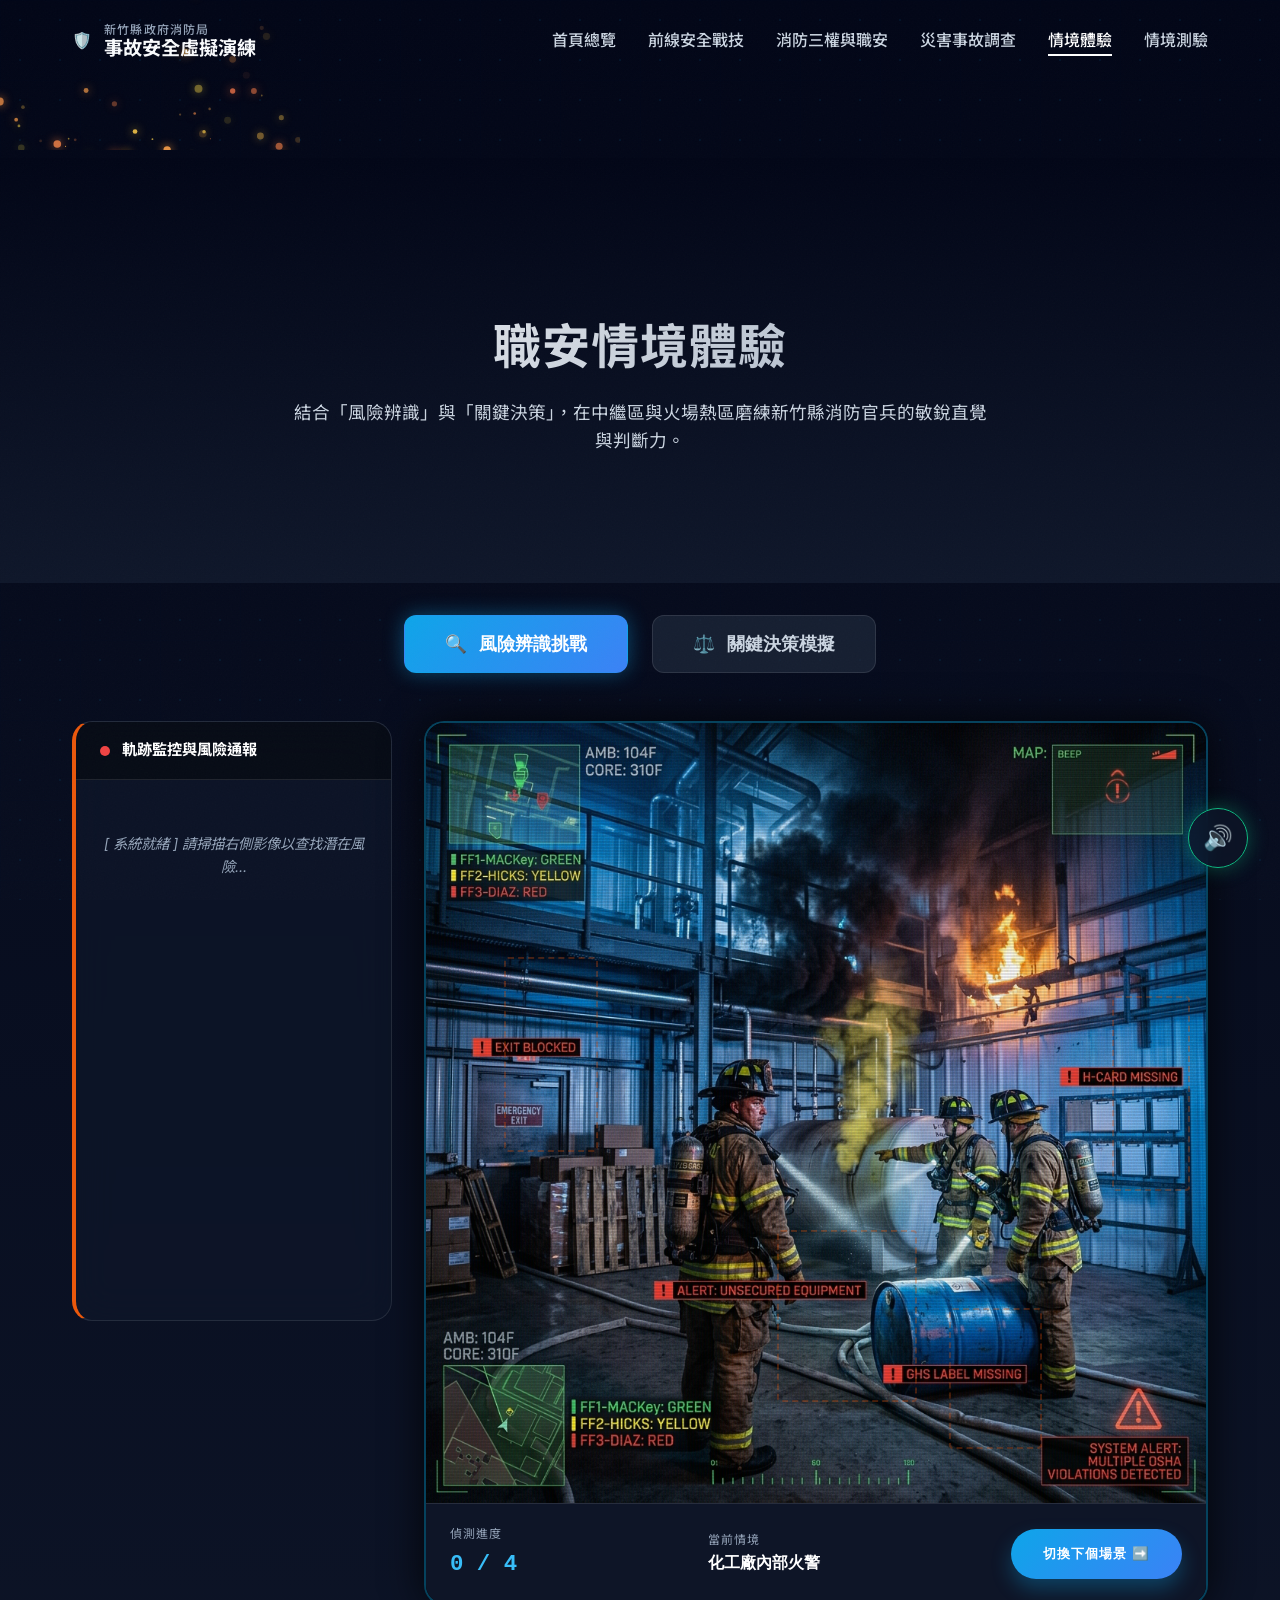
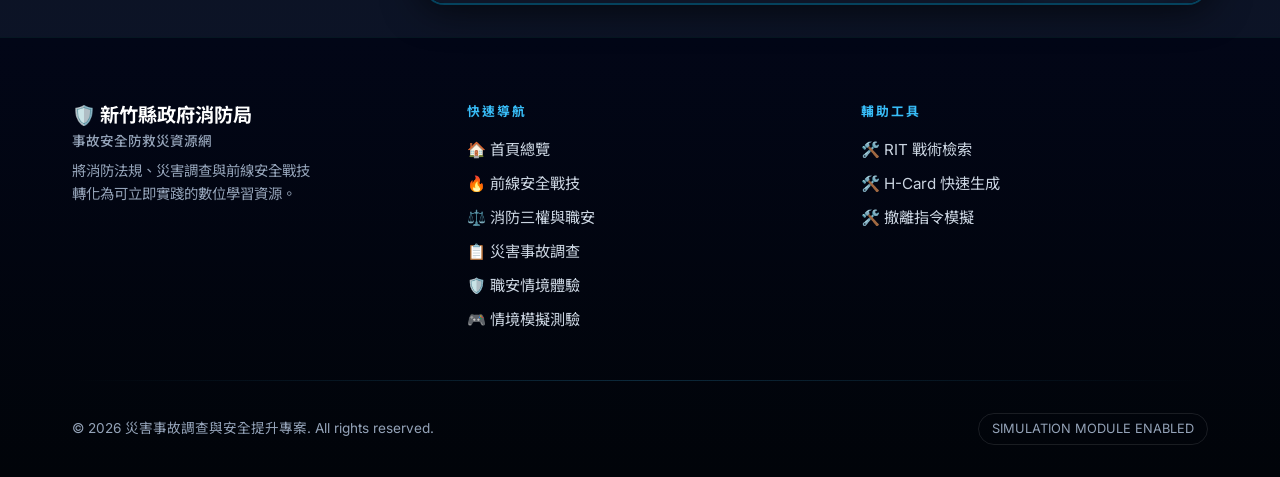
==== experience.html @ 65e7c500 "Update visual materials, HUD effects, and project structure" ====
<!DOCTYPE html>
<html lang="zh-Hant">
<head>
    <meta charset="UTF-8">
    <meta name="viewport" content="width=device-width, initial-scale=1.0">
    <title>情境體驗 | 事故安全資源網</title>
    <link rel="stylesheet" href="css/style.css">
    <link rel="stylesheet" href="css/experience.css">
    <link rel="preconnect" href="https://fonts.googleapis.com">
    <link rel="preconnect" href="https://fonts.gstatic.com" crossorigin>
    <link href="https://fonts.googleapis.com/css2?family=Inter:wght@400;600;700;800&family=Noto+Sans+TC:wght@400;500;700;900&display=swap" rel="stylesheet">
    <style>
        .hero-mini {
            padding: 10rem 0 4rem 0;
            background: linear-gradient(to bottom, #020617, #0f172a);
            text-align: center;
        }
    </style>
</head>
<body class="dark-bg">
    <!-- 數位噪點疊加層 -->
    <div class="noise-overlay"></div>
    <canvas id="embers-exp"></canvas>
    
    <nav class="navbar scrolled">
        <div class="nav-container">
            <div class="logo">
                <span class="icon">🛡️</span>
                <div class="logo-text-group">
                    <div class="logo-brand">新竹縣政府消防局</div>
                    <div class="logo-main">事故安全虛擬演練</div>
                </div>
            </div>
            <ul class="nav-links">
                <li><a href="index.html">首頁總覽</a></li>
                <li><a href="training.html">前線安全戰技</a></li>
                <li><a href="rights.html">消防三權與職安</a></li>
                <li><a href="investigation.html">災害事故調查</a></li>
                <li><a href="experience.html" style="color:white; border-bottom:2px solid; padding-bottom:0.2rem">情境體驗</a></li>
                <li><a href="quiz.html">情境測驗</a></li>
            </ul>
            <button class="navbar-toggler" id="mobile-menu-btn">
                <span></span><span></span><span></span>
            </button>
        </div>
    </nav>

    <header class="hero-mini">
        <div class="container">
            <h1 class="split-title">職安情境體驗</h1>
            <p class="section-desc">結合「風險辨識」與「關鍵決策」，在中繼區與火場熱區磨練新竹縣消防官兵的敏銳直覺與判斷力。</p>
        </div>
    </header>

    <section class="section exp-container">
        <div class="container">
            <!-- Mode Switcher -->
            <div class="mode-switcher">
                <button class="mode-btn active" onclick="switchMode('spotter')">
                    <span>🔍</span> 風險辨識挑戰
                </button>
                <button class="mode-btn" onclick="switchMode('decision')">
                    <span>⚖️</span> 關鍵決策模擬
                </button>
            </div>

            <!-- Hazard Spotter Mode -->
            <div id="spotter-view" class="game-module">
                <div class="spotter-layout">
                    <!-- Hazard Sidebar / Log -->
                    <div class="hazard-sidebar" id="hazard-sidebar">
                        <div class="sidebar-header">
                            <span class="pulse-dot"></span> 軌跡監控與風險通報
                        </div>
                        <div class="sidebar-content" id="sidebar-log">
                            <div class="empty-log">[ 系統就緒 ] 請掃描右側影像以查找潛在風險...</div>
                        </div>
                    </div>

                    <div class="game-viewport">
                        <div class="game-canvas-area" id="game-canvas">
                            <img id="game-image" src="images/hazard_factory.png" alt="Tactical Scene" class="game-img">
                            <!-- Hotspots will be injected here -->
                        </div>
                        <div class="game-hud">
                            <div class="hud-stat">
                                <span class="hud-label">偵測進度</span>
                                <span class="hud-value"><span id="found-count">0</span> / <span id="total-count">4</span></span>
                            </div>
                            <div class="hud-stat">
                                <span class="hud-label">當前情境</span>
                                <span class="hud-value" id="scene-name" style="font-size: 1rem; color: #fff;">化工廠內部火警</span>
                            </div>
                            <div>
                                <button class="btn btn-primary" onclick="nextScene()">切換下個場景 ➡️</button>
                            </div>
                        </div>
                    </div>
                </div>
            </div>

            <!-- Decision Matrix Mode -->
            <div id="decision-view" class="game-module" style="display: none;">
                <div class="decision-panel">
                    <!-- 戰術視覺 (Tactical Visual) -->
                    <div class="decision-visual">
                        <img src="images/taiwan_iso_thinking.png" alt="Decision Maker" id="decision-img">
                    </div>

                    <div class="decision-content">
                        <!-- 戰術風險儀表板 (Decision Meta) -->
                        <div class="decision-meta">
                            <div class="meta-item">
                                <span class="meta-label">煙熱風險 (THERMAL)</span>
                                <div class="meta-bar"><div class="bar-fill" id="thermal-bar" style="width: 20%"></div></div>
                            </div>
                            <div class="meta-item">
                                <span class="meta-label">毒性指數 (TOXICITY)</span>
                                <div class="meta-bar"><div class="bar-fill" id="toxic-bar" style="width: 10%"></div></div>
                            </div>
                        </div>

                        <div class="scenario-display">
                            <div id="decision-text" class="typewriter-text">
                                [ 指令傳輸中... ]
                            </div>
                        </div>
                        <div id="decision-options" class="decision-options">
                            <!-- 選項由 JS 生成 -->
                        </div>
                    </div>

                    <div id="result-overlay" class="result-overlay">
                        <h2 id="result-title" class="result-title"></h2>
                        <p id="result-desc" class="result-desc"></p>
                        
                        <div class="legal-citation" id="legal-citation"></div>

                        <button class="mode-btn" onclick="nextDecision()">
                            <span>➡️</span> 進入下一階段 / 重新模擬
                        </button>
                    </div>

                    <div id="eva-alarm" class="eva-alarm">EVACUATE! EVACUATE!</div>
                </div>
            </div>

        </div>
    </section>

    </section>

    <footer>
        <div class="container">
            <div class="footer-content">
                <div>
                    <div class="footer-logo">🛡️ 新竹縣政府消防局 <small>事故安全防救災資源網</small></div>
                    <p class="footer-tagline">將消防法規、災害調查與前線安全戰技<br>轉化為可立即實踐的數位學習資源。</p>
                </div>
                <div>
                    <p class="footer-nav-title">快速導航</p>
                    <ul class="footer-nav-links">
                        <li><a href="index.html">🏠 首頁總覽</a></li>
                        <li><a href="training.html">🔥 前線安全戰技</a></li>
                        <li><a href="rights.html">⚖️ 消防三權與職安</a></li>
                        <li><a href="investigation.html">📋 災害事故調查</a></li>
                        <li><a href="experience.html">🛡️ 職安情境體驗</a></li>
                        <li><a href="quiz.html">🎮 情境模擬測驗</a></li>
                    </ul>
                </div>
                <div>
                    <p class="footer-nav-title">輔助工具</p>
                    <ul class="footer-nav-links">
                        <li><a href="#">🛠️ RIT 戰術檢索</a></li>
                        <li><a href="#">🛠️ H-Card 快速生成</a></li>
                        <li><a href="#">🛠️ 撤離指令模擬</a></li>
                    </ul>
                </div>
            </div>
            <div class="footer-divider"></div>
            <div class="footer-bottom">
                <p class="copyright">© 2026 災害事故調查與安全提升專案. All rights reserved.</p>
                <span class="footer-badge">SIMULATION MODULE ENABLED</span>
            </div>
        </div>
    </footer>

    <script src="js/app.js"></script>
    <script src="js/effects.js"></script>
    <script src="js/experience.js"></script>
    <script>
        initEmbers('embers-exp');
    </script>
</body>
</html>
---- css/style.css ----
/* =========================================================================
   災害事故調查與角色定位 - 互動網頁樣式表
   採用深色科技質感 (Dark Mode / Glassmorphism)
   ========================================================================= */

:root {
    /* 顏色系統 */
    --bg-dark: #0f172a;
    --bg-card: #1e293b;
    --bg-glass: rgba(30, 41, 59, 0.7);
    --bg-glass-hover: rgba(51, 65, 85, 0.8);
    
    --text-primary: #f8fafc;
    --text-secondary: #cbd5e1;
    --text-muted: #94a3b8;
    
    --accent-fire: #ea580c;
    --accent-fire-light: #f97316;
    --accent-blue: #0ea5e9;
    --accent-blue-light: #38bdf8;
    --border-glass: rgba(255, 255, 255, 0.1);
    
    --gradient-fire: linear-gradient(135deg, var(--accent-fire), #e11d48);
    --gradient-blue: linear-gradient(135deg, var(--accent-blue), #3b82f6);
    --gradient-bg: linear-gradient(135deg, #020617, #0f172a, #1e293b);

    /* 字體系統 */
    --font-heading: 'Inter', 'Noto Sans TC', sans-serif;
    --font-body: 'Inter', 'Noto Sans TC', sans-serif;
    
    /* 動畫延遲 */
    --transition-fast: 0.3s ease;
    --transition-med: 0.5s ease;
    --transition-slow: 0.8s cubic-bezier(0.16, 1, 0.3, 1);

    /* 科技感裝飾色 */
    --tech-blue: rgba(14, 165, 233, 0.4);
    --tech-cyan: #22d3ee;
    --scan-line-color: rgba(34, 211, 238, 0.1);
    --glow-blue: 0 0 20px rgba(14, 165, 233, 0.5);
    --glow-fire: 0 0 20px rgba(234, 88, 12, 0.5);
}

/* Base Styles */
* {
    margin: 0;
    padding: 0;
    box-sizing: border-box;
}

html {
    scroll-behavior: smooth;
}

body {
    font-family: var(--font-body);
    background: var(--bg-dark);
    color: var(--text-primary);
    line-height: 1.6;
    overflow-x: hidden;
    position: relative;
}

/* 全站數位電路底紋 */
body::before {
    content: '';
    position: fixed;
    inset: 0;
    background-image: 
        radial-gradient(var(--tech-blue) 1px, transparent 1px),
        linear-gradient(to right, rgba(14, 165, 233, 0.05) 1px, transparent 1px),
        linear-gradient(to bottom, rgba(14, 165, 233, 0.05) 1px, transparent 1px);
    background-size: 40px 40px, 80px 80px, 80px 80px;
    opacity: 0.2;
    z-index: -1;
    pointer-events: none;
}

/* 動態掃描線 */
body::after {
    content: '';
    position: fixed;
    top: -100%;
    left: 0;
    width: 100%;
    height: 100%;
    background: linear-gradient(to bottom, 
        transparent 0%, 
        var(--scan-line-color) 50%, 
        transparent 100%);
    animation: scanLine 8s linear infinite;
    z-index: 10000;
    pointer-events: none;
    opacity: 0.15; /* 降低透明度避免干擾閱讀 */
}

/* 數位噪點疊加層 */
.noise-overlay {
    position: fixed;
    inset: 0;
    width: 100%;
    height: 100%;
    background: url('[data-uri]');
    z-index: 9999;
    pointer-events: none;
    opacity: 0.4;
}

@keyframes scanLine {
    0% { top: -100%; }
    100% { top: 100%; }
}

h1, h2, h3, h4 {
    font-family: var(--font-heading);
    letter-spacing: 0.02em;
}

img {
    max-width: 100%;
    display: block;
}

a {
    text-decoration: none;
    color: inherit;
}

/* Layout */
.container {
    max-width: 1200px;
    margin: 0 auto;
    padding: 0 2rem;
}

.section {
    padding: 6rem 0;
    position: relative;
}

.section-title {
    font-size: 2.5rem;
    font-weight: 700;
    text-align: center;
    margin-bottom: 1rem;
    z-index: 2;
    position: relative;
}

.section-desc {
    text-align: center;
    color: var(--text-secondary);
    max-width: 700px;
    margin: 0 auto 4rem auto;
    font-size: 1.1rem;
    z-index: 2;
    position: relative;
}

.dark-bg {
    background: linear-gradient(to bottom, #020617, var(--bg-dark));
}

/* Navbar */
.navbar {
    position: fixed;
    top: 0;
    width: 100%;
    padding: 1.5rem 0;
    background: transparent;
    transition: var(--transition-fast);
    z-index: 2005;
}

.navbar-toggler {
    display: none;
}

.navbar.scrolled {
    background: rgba(15, 23, 42, 0.9);
    backdrop-filter: blur(10px);
    -webkit-backdrop-filter: blur(10px);
    padding: 1rem 0;
    border-bottom: 1px solid var(--border-glass);
}

.nav-container {
    max-width: 1200px;
    margin: 0 auto;
    padding: 0 2rem;
    display: flex;
    justify-content: space-between;
    align-items: center;
}

.logo {
    display: flex;
    align-items: center;
    gap: 0.75rem;
    font-weight: 700;
}

.logo-text-group {
    display: flex;
    flex-direction: column;
    justify-content: center;
}

.logo-brand {
    font-size: 0.75rem;
    font-weight: 500;
    color: var(--text-muted);
    letter-spacing: 0.1em;
    line-height: 1;
    margin-bottom: 0.2rem;
}

.logo-main {
    font-size: 1.2rem;
    line-height: 1;
    color: var(--text-primary);
}

.nav-links {
    list-style: none;
    display: flex;
    gap: 2rem;
}

.nav-links li a {
    color: var(--text-secondary);
    font-weight: 500;
    transition: var(--transition-fast);
    position: relative;
    padding-bottom: 0.25rem;
}

.nav-links li a::after {
    content: '';
    position: absolute;
    width: 0;
    height: 2px;
    bottom: 0;
    left: 0;
    background: var(--gradient-blue);
    transition: var(--transition-fast);
}

.nav-links li a:hover {
    color: var(--text-primary);
}

.nav-links li a:hover::after {
    width: 100%;
}

/* Hero Section */
.hero {
    min-height: 100vh;
    display: flex;
    flex-direction: column;
    justify-content: center;
    align-items: center;
    text-align: center;
    position: relative;
    padding: 0 2rem;
    background: var(--gradient-bg);
    overflow: hidden;
}

.hero-bg-shapes {
    position: absolute;
    top: 0;
    left: 0;
    width: 100%;
    height: 100%;
    overflow: hidden;
    z-index: 0;
}

.shape {
    position: absolute;
    filter: blur(100px);
    opacity: 0.4;
    border-radius: 50%;
    animation: float 20s infinite ease-in-out alternate;
}

.shape-1 {
    width: 500px;
    height: 500px;
    background: var(--accent-fire);
    top: -100px;
    right: -100px;
    animation-delay: -5s;
}

.shape-2 {
    width: 400px;
    height: 400px;
    background: var(--accent-blue);
    bottom: -100px;
    left: -100px;
}

@keyframes float {
    0% { transform: translate(0, 0) scale(1); }
    100% { transform: translate(50px, 50px) scale(1.1); }
}

.hero-content {
    position: relative;
    z-index: 10;
    max-width: 800px;
}

.hero h1 {
    font-size: clamp(3rem, 5vw, 4.5rem);
    font-weight: 800;
    line-height: 1.2;
    margin-bottom: 1.5rem;
}

.highlight {
    background: var(--gradient-fire);
    -webkit-background-clip: text;
    background-clip: text;
    -webkit-text-fill-color: transparent;
}

.hero .subtitle {
    font-size: 1.25rem;
    color: var(--text-secondary);
    margin-bottom: 2.5rem;
}

/* Global Buttons */
.btn {
    display: inline-block;
    padding: 1rem 2rem;
    border-radius: 50px;
    font-weight: 600;
    text-transform: uppercase;
    letter-spacing: 1px;
    transition: var(--transition-fast);
    cursor: pointer;
    border: none;
}

.btn-primary {
    background: var(--gradient-blue);
    color: white;
    box-shadow: 0 10px 20px rgba(14, 165, 233, 0.3);
}

.btn-primary:hover {
    transform: translateY(-3px);
    box-shadow: 0 15px 25px rgba(14, 165, 233, 0.4);
}

.scroll-indicator {
    position: absolute;
    bottom: 40px;
    left: 50%;
    transform: translateX(-50%);
    z-index: 10;
}

.mouse {
    width: 30px;
    height: 50px;
    border: 2px solid var(--text-secondary);
    border-radius: 20px;
    display: flex;
    justify-content: center;
    padding-top: 10px;
}

.wheel {
    width: 4px;
    height: 8px;
    background: var(--text-secondary);
    border-radius: 2px;
    animation: scroll 2s infinite;
}

@keyframes scroll {
    0% { transform: translateY(0); opacity: 1; }
    100% { transform: translateY(15px); opacity: 0; }
}

/* Core Values: Flip Cards */
.comparison-grid {
    display: flex;
    justify-content: center;
    align-items: center;
    gap: 3rem;
    flex-wrap: wrap;
    position: relative;
}

.vs-badge {
    position: relative;
    width: 60px;
    height: 60px;
    background: var(--gradient-bg);
    border: 2px solid var(--border-glass);
    border-radius: 50%;
    display: flex;
    justify-content: center;
    align-items: center;
    font-weight: 800;
    font-size: 1.2rem;
    z-index: 5;
    color: var(--text-secondary);
    box-shadow: 0 0 20px rgba(56, 189, 248, 0.3);
    flex-shrink: 0;
}

.flip-card {
    background-color: transparent;
    width: 350px;
    height: 480px;
    perspective: 1000px;
}

.flip-card-inner {
    position: relative;
    width: 100%;
    height: 100%;
    text-align: center;
    transition: transform 0.8s;
    transform-style: preserve-3d;
    cursor: pointer;
}

.flip-card:hover .flip-card-inner {
    transform: rotateY(180deg);
}

.flip-card-front, .flip-card-back {
    position: absolute;
    width: 100%;
    height: 100%;
    -webkit-backface-visibility: hidden;
    backface-visibility: hidden;
    border-radius: 20px;
    padding: 3rem 2rem;
    display: flex;
    flex-direction: column;
    justify-content: center;
    align-items: center;
    background: var(--bg-card);
    border: 1px solid var(--border-glass);
    box-shadow: 0 10px 30px rgba(0, 0, 0, 0.3);
}

.flip-card-front.jud-bg {
    border-top: 5px solid #e11d48;
}

.flip-card-front.admin-bg {
    border-top: 5px solid var(--accent-blue);
}

.flip-card-front h3 {
    font-size: 1.5rem;
    margin-bottom: 2rem;
}

.flip-card-front h3 small {
    display: block;
    font-size: 1rem;
    color: var(--text-muted);
    margin-top: 0.5rem;
}

.icon-large {
    font-size: 5rem;
    margin-bottom: 2rem;
}

.flip-card-back {
    transform: rotateY(180deg);
    background: var(--bg-glass);
    backdrop-filter: blur(10px);
}

.flip-card-back ul {
    list-style: none;
    text-align: left;
    display: flex;
    flex-direction: column;
    gap: 1.5rem;
}

.flip-card-back li {
    padding-left: 1.5rem;
    position: relative;
    font-size: 1.1rem;
}

.flip-card-back li::before {
    content: '▸';
    position: absolute;
    left: 0;
    color: var(--accent-blue);
}

/* Glassmorphism Grid */
.glass-grid {
    display: grid;
    grid-template-columns: repeat(auto-fit, minmax(250px, 1fr));
    gap: 2rem;
    position: relative;
    z-index: 2;
}

.ambient-glow {
    position: absolute;
    top: 50%;
    left: 50%;
    transform: translate(-50%, -50%);
    width: 60%;
    height: 60%;
    background: radial-gradient(circle, rgba(56, 189, 248, 0.1) 0%, transparent 70%);
    z-index: 1;
    pointer-events: none;
}

.glass-card {
    background: var(--bg-glass);
    backdrop-filter: blur(16px);
    -webkit-backdrop-filter: blur(16px);
    border: 1px solid var(--border-glass);
    border-radius: 20px;
    padding: 2.5rem 2rem;
    transition: var(--transition-fast);
    position: relative;
    overflow: hidden;
}

.glass-card:hover {
    transform: translateY(-10px);
    background: var(--bg-glass-hover);
    border-color: rgba(255, 255, 255, 0.2);
    box-shadow: 0 20px 40px rgba(0, 0, 0, 0.4);
}

.highlight-card::before {
    content: '';
    position: absolute;
    top: 0;
    left: 0;
    width: 100%;
    height: 4px;
    background: var(--gradient-blue);
}

.card-header {
    display: flex;
    align-items: center;
    gap: 1rem;
    margin-bottom: 1.5rem;
}

.card-header .emoji {
    font-size: 2rem;
    background: rgba(255, 255, 255, 0.1);
    width: 50px;
    height: 50px;
    display: flex;
    justify-content: center;
    align-items: center;
    border-radius: 12px;
}

.card-header h3 {
    font-size: 1.25rem;
    color: white;
}

.glass-card p {
    color: var(--text-secondary);
}

.card-footer-note {
    position: absolute;
    bottom: 1.5rem;
    right: 2rem;
    font-size: 0.85rem;
    color: var(--accent-blue-light);
    font-weight: 600;
}

.principles-list {
    list-style: none;
    display: flex;
    flex-direction: column;
    gap: 0.8rem;
}

.principles-list li {
    color: var(--text-secondary);
    display: flex;
    align-items: center;
    gap: 0.5rem;
}

.check {
    color: var(--accent-blue-light);
}

/* Timeline Process */
.timeline {
    position: relative;
    max-width: 800px;
    margin: 0 auto;
    padding: 2rem 0;
}

.timeline::before {
    content: '';
    position: absolute;
    top: 0;
    bottom: 0;
    left: 30px;
    width: 2px;
    background: var(--border-glass);
}

.timeline-item {
    position: relative;
    padding-left: 80px;
    margin-bottom: 3rem;
}

.timeline-dot {
    position: absolute;
    left: 20px;
    top: 10px;
    width: 22px;
    height: 22px;
    border-radius: 50%;
    background: var(--bg-dark);
    border: 4px solid var(--text-secondary);
    box-shadow: 0 0 0 4px var(--bg-dark);
}

.timeline-dot.central-dot { border-color: var(--accent-blue); }
.timeline-dot.local-dot { border-color: #fca5a5; }
.timeline-dot.focus-dot { border-color: var(--accent-fire); background: var(--accent-fire); }

.timeline-content {
    background: var(--bg-card);
    padding: 2rem;
    border-radius: 15px;
    border: 1px solid var(--border-glass);
    transition: var(--transition-fast);
}

.timeline-content:hover {
    transform: translateX(10px);
    border-color: rgba(255, 255, 255, 0.2);
}

.central-card h3 { color: var(--accent-blue-light); }
.local-card h3 { color: #fca5a5; }
.warning-card h3 { color: var(--accent-fire-light); }
.warning-card { border-left: 4px solid var(--accent-fire); }

.timeline-content h3 { margin-bottom: 1rem; }
.timeline-content p { color: var(--text-secondary); margin-bottom: 1rem; }
.timeline-content ul { list-style-position: inside; color: var(--text-secondary); }

/* Case Studies Tabs */
.tabs-container {
    background: var(--bg-card);
    border-radius: 20px;
    border: 1px solid var(--border-glass);
    overflow: hidden;
    margin-top: 3rem;
}

/* =========================================================================
   新增：現場事故安全官專題區塊樣式
   ========================================================================= */

.split-layout {
    display: grid;
    grid-template-columns: 1fr 1fr;
    gap: 4rem;
    align-items: center;
}

.badge-tag {
    display: inline-block;
    padding: 0.5rem 1.2rem;
    background: rgba(234, 88, 12, 0.1);
    color: var(--accent-fire-light);
    border: 1px solid var(--accent-fire);
    border-radius: 50px;
    font-size: 0.9rem;
    font-weight: 700;
    margin-bottom: 1.5rem;
    letter-spacing: 1px;
}

.split-title {
    font-size: 3rem;
    line-height: 1.2;
    margin-bottom: 1.5rem;
    background: linear-gradient(135deg, #fff, #94a3b8);
    -webkit-background-clip: text;
    background-clip: text;
    -webkit-text-fill-color: transparent;
}

.split-desc {
    color: var(--text-secondary);
    font-size: 1.15rem;
    margin-bottom: 3rem;
}

.feature-list {
    list-style: none;
    display: flex;
    flex-direction: column;
    gap: 2rem;
}

.feature-list li {
    display: flex;
    gap: 1.5rem;
}

.icon-circle {
    width: 60px;
    height: 60px;
    border-radius: 50%;
    display: flex;
    justify-content: center;
    align-items: center;
    font-size: 1.8rem;
    flex-shrink: 0;
    border: 1px solid rgba(255, 255, 255, 0.1);
}

.safety-bg { background: rgba(56, 189, 248, 0.1); box-shadow: 0 0 20px rgba(56, 189, 248, 0.2); }
.alert-bg { background: rgba(239, 68, 68, 0.1); box-shadow: 0 0 20px rgba(239, 68, 68, 0.2); }
.record-bg { background: rgba(34, 197, 94, 0.1); box-shadow: 0 0 20px rgba(34, 197, 94, 0.2); }

.feature-list h4 {
    font-size: 1.3rem;
    margin-bottom: 0.5rem;
    color: var(--text-primary);
}

.feature-list p {
    color: var(--text-secondary);
    font-size: 1rem;
}

/* 安全官監控視覺卡片 */
.visual-card {
    background: rgba(15, 23, 42, 0.6);
    border: 1px solid var(--border-glass);
    border-radius: 20px;
    overflow: hidden;
    box-shadow: 0 25px 50px rgba(0, 0, 0, 0.5);
    position: relative;
    backdrop-filter: blur(20px);
}

.visual-header {
    background: rgba(0, 0, 0, 0.4);
    padding: 1rem 1.5rem;
    border-bottom: 1px solid var(--border-glass);
    display: flex;
    align-items: center;
    gap: 0.5rem;
    font-size: 0.9rem;
    color: var(--text-muted);
}

.visual-header .dot {
    width: 12px;
    height: 12px;
    border-radius: 50%;
}
.visual-header .dot.red { background: #ef4444; }
.visual-header .dot.yellow { background: #f59e0b; }
.visual-header .dot.green { background: #10b981; }
.visual-header span { margin-left: 1rem; letter-spacing: 1px; }

.visual-body {
    padding: 2.5rem 2rem;
    display: flex;
    flex-direction: column;
    gap: 1.5rem;
    position: relative;
    overflow: hidden;
}

.status-row {
    display: flex;
    justify-content: space-between;
    align-items: center;
    padding: 1rem 1.5rem;
    background: rgba(255, 255, 255, 0.03);
    border-radius: 12px;
    border: 1px solid rgba(255, 255, 255, 0.05);
}

.status-badge {
    padding: 0.4rem 1rem;
    border-radius: 30px;
    font-size: 0.85rem;
    font-weight: 600;
}

.status-badge.warning { background: rgba(245, 158, 11, 0.2); color: #fcd34d; border: 1px solid #f59e0b; }
.status-badge.safe { background: rgba(16, 185, 129, 0.2); color: #6ee7b7; border: 1px solid #10b981; }
.status-badge.danger { 
    background: rgba(239, 68, 68, 0.2); 
    color: #fca5a5; 
    border: 1px solid #ef4444; 
    animation: flash 1s infinite alternate;
}

@keyframes flash {
    0% { background: rgba(239, 68, 68, 0.2); }
    100% { background: rgba(239, 68, 68, 0.6); }
}

.pulse-ring {
    position: absolute;
    top: 50%;
    right: -50px;
    width: 200px;
    height: 200px;
    background: radial-gradient(circle, rgba(239, 68, 68, 0.1) 0%, transparent 70%);
    border-radius: 50%;
    transform: translateY(-50%);
    animation: pulse 2s infinite cubic-bezier(0.4, 0, 0.6, 1);
    pointer-events: none;
}

@keyframes pulse {
    0% { transform: translateY(-50%) scale(0.8); opacity: 0.5; }
    50% { opacity: 1; }
    100% { transform: translateY(-50%) scale(1.5); opacity: 0; }
}

@media (max-width: 900px) {
    .split-layout {
        grid-template-columns: 1fr;
        gap: 3rem;
    }

/* =========================================================================
   新增：法規與教材區塊樣式 (Regulations)
   ========================================================================= */

.resource-grid {
    display: grid;
    grid-template-columns: repeat(auto-fit, minmax(260px, 1fr));
    gap: 2rem;
    margin-top: 3rem;
}

.resource-card {
    background: var(--bg-card);
    border: 1px solid var(--border-glass);
    border-top: 4px solid var(--accent-blue);
    border-radius: 12px;
    padding: 2.5rem 2rem 5rem 2rem;
    position: relative;
    transition: var(--transition-fast);
}

.resource-card:hover {
    transform: translateY(-8px);
    box-shadow: 0 15px 35px rgba(0, 0, 0, 0.4);
    border-color: rgba(255, 255, 255, 0.15);
}

.resource-card.orange-top { border-top-color: var(--accent-fire); }
.resource-card.green-top { border-top-color: #10b981; }

.r-icon {
    font-size: 2.8rem;
    margin-bottom: 1.2rem;
    display: inline-block;
    padding: 0.5rem;
    background: rgba(255, 255, 255, 0.05);
    border-radius: 12px;
}

.r-title {
    font-size: 1.35rem;
    margin-bottom: 1rem;
    color: var(--text-primary);
    line-height: 1.3;
}

.r-desc {
    font-size: 0.95rem;
    color: var(--text-secondary);
    margin-bottom: 2rem;
    line-height: 1.6;
}

.r-link {
    display: inline-flex;
    align-items: center;
    gap: 0.5rem;
    color: var(--accent-blue-light);
    font-weight: 600;
    font-size: 0.95rem;
    transition: var(--transition-fast);
    position: absolute;
    bottom: 2rem;
}

.resource-card.orange-top .r-link { color: var(--accent-fire-light); }
.resource-card.green-top .r-link { color: #34d399; }

.r-link:hover {
    gap: 0.8rem;
    color: white;
}}

.tab-buttons {
    display: flex;
    border-bottom: 1px solid var(--border-glass);
    background: rgba(0, 0, 0, 0.2);
}

.tab-btn {
    flex: 1;
    padding: 1.5rem;
    background: none;
    border: none;
    color: var(--text-secondary);
    font-size: 1.1rem;
    font-weight: 600;
    cursor: pointer;
    transition: var(--transition-fast);
    outline: none;
}

.tab-btn:hover {
    background: rgba(255, 255, 255, 0.05);
    color: white;
}

.tab-btn.active {
    color: var(--accent-blue-light);
    border-bottom: 3px solid var(--accent-blue-light);
    background: rgba(56, 189, 248, 0.05);
}

.tab-content {
    display: none;
    padding: 3rem;
    animation: fadeIn 0.5s ease;
}

.tab-content.active {
    display: block;
}

.case-grid {
    display: grid;
    grid-template-columns: 1fr 1fr;
    gap: 3rem;
    align-items: center;
}

.case-info h3 {
    font-size: 1.8rem;
    margin-bottom: 1rem;
}

.case-info p {
    color: var(--text-secondary);
    margin-bottom: 2rem;
}

.case-info ul {
    list-style: none;
    display: flex;
    flex-direction: column;
    gap: 1.5rem;
}

.case-info li {
    background: rgba(255, 255, 255, 0.03);
    padding: 1rem 1.5rem;
    border-radius: 10px;
    border-left: 3px solid var(--accent-blue);
}

/* 借鏡案例圖片展示樣式 */
.case-image {
    position: relative;
    height: 480px; /* 增加高度預算 */
    border-radius: 20px;
    overflow: hidden;
    background: rgba(15, 23, 42, 0.8); /* 圖片間隙補足深色底 */
    border: 1px solid var(--border-glass);
}

.placeholder-img {
    width: 100%;
    height: 100%;
    background-size: contain; /* 由 cover 改為 contain，完整顯示模擬細節 */
    background-position: center;
    background-repeat: no-repeat;
    border-radius: 20px;
}

.japan-bg { background: linear-gradient(135deg, rgba(2,6,23,0.8), rgba(2,6,23,0.2)), url('../images/case_japan_fds.png'); }
.taiwan-bg { background: linear-gradient(135deg, rgba(2,6,23,0.8), rgba(2,6,23,0.2)), url('../images/case_taiwan_rescue.png'); }

.badge {
    position: absolute;
    top: 20px;
    right: 20px;
    background: var(--bg-glass);
    backdrop-filter: blur(10px);
    padding: 0.5rem 1rem;
    border-radius: 30px;
    font-size: 0.9rem;
    font-weight: 600;
    border: 1px solid rgba(255,255,255,0.2);
}

@keyframes fadeIn {
    from { opacity: 0; transform: translateY(10px); }
    to { opacity: 1; transform: translateY(0); }
}

/* Call to Action */
.cta-section {
    background: var(--gradient-bg);
    border-top: 1px solid var(--border-glass);
    border-bottom: 1px solid var(--border-glass);
}

/* Footer — Enhanced */
footer {
    padding: 4rem 0 2rem;
    background: linear-gradient(to bottom, #020617, #010409);
    border-top: 1px solid rgba(56, 189, 248, 0.1);
}

.footer-content {
    display: grid;
    grid-template-columns: 1fr 1fr 1fr;
    gap: 3rem;
    align-items: start;
    text-align: left;
    margin-bottom: 3rem;
}

@media (max-width: 768px) {
    .footer-content { grid-template-columns: 1fr; gap: 2rem; text-align: center; }
}

.footer-logo {
    font-weight: 700;
    font-size: 1.2rem;
    margin-bottom: 0.5rem;
    line-height: 1.4;
    color: white;
}

.footer-logo small {
    display: block;
    font-size: 0.85rem;
    font-weight: 500;
    color: var(--text-muted);
    margin-top: 0.2rem;
}

.footer-tagline {
    color: var(--text-muted);
    font-size: 0.9rem;
    line-height: 1.6;
    margin-top: 0.5rem;
}

.footer-nav-title {
    color: #38bdf8;
    font-size: 0.8rem;
    font-weight: 700;
    letter-spacing: 2px;
    text-transform: uppercase;
    margin-bottom: 1rem;
}

.footer-nav-links {
    list-style: none;
    padding: 0;
    margin: 0;
    display: flex;
    flex-direction: column;
    gap: 0.6rem;
}

.footer-nav-links a {
    color: var(--text-secondary);
    text-decoration: none;
    font-size: 0.95rem;
    transition: color 0.2s;
    display: flex;
    align-items: center;
    gap: 0.4rem;
}

.footer-nav-links a:hover { color: white; }

.footer-divider {
    height: 1px;
    background: linear-gradient(to right, transparent, rgba(56,189,248,0.2), transparent);
    margin-bottom: 2rem;
}

.footer-bottom {
    display: flex;
    justify-content: space-between;
    align-items: center;
    flex-wrap: wrap;
    gap: 1rem;
}

.copyright {
    color: var(--text-muted);
    font-size: 0.85rem;
}

.footer-badge {
    font-size: 0.8rem;
    color: var(--text-muted);
    border: 1px solid rgba(255,255,255,0.1);
    padding: 0.3rem 0.8rem;
    border-radius: 20px;
}

/* Animations & Reveal Effects */
.reveal-text {
    opacity: 0;
    transform: translateY(30px);
    animation: revealUp var(--transition-slow) forwards 0.2s;
}

.reveal-fade {
    opacity: 0;
    transform: translateY(20px);
    transition: opacity var(--transition-slow), transform var(--transition-slow);
}

.reveal-up {
    opacity: 0;
    transform: translateY(40px);
    transition: opacity var(--transition-slow), transform var(--transition-slow);
}

.reveal-fade.active, .reveal-up.active {
    opacity: 1;
    transform: translateY(0);
}

.delay-1 { transition-delay: 0.2s; animation-delay: 0.4s; }
.delay-2 { transition-delay: 0.4s; }

@keyframes revealUp {
    to {
        opacity: 1;
        transform: translateY(0);
    }
}

/* Responsive Design */
@media (max-width: 900px) {
    .vs-badge { margin: 1.5rem 0; width: 50px; height: 50px; font-size: 1.1rem; }
    .case-grid { grid-template-columns: 1fr; gap: 2rem; }
    .case-image { height: 250px; }
    
    /* 漢堡選單觸發時的 nav-links 樣式 (全螢幕覆蓋) */
    .nav-links {
        position: fixed;
        inset: 0;
        background: rgba(15, 23, 42, 0.98);
        backdrop-filter: blur(25px);
        -webkit-backdrop-filter: blur(25px);
        display: flex;
        flex-direction: column;
        justify-content: center;
        align-items: center;
        gap: 3rem;
        z-index: 2000;
        transform: translateY(-100%);
        opacity: 0;
        visibility: hidden;
        transition: all 0.5s cubic-bezier(0.16, 1, 0.3, 1);
        padding: 2rem;
    }

    .nav-links.active {
        transform: translateY(0);
        opacity: 1;
        visibility: visible;
    }

    .nav-links li a {
        font-size: 1.8rem;
        font-weight: 700;
    }

    .navbar-toggler {
        display: block !important;
        position: relative;
        z-index: 2001;
        background: none;
        border: none;
        cursor: pointer;
        width: 30px;
        height: 24px;
        display: flex;
        flex-direction: column;
        justify-content: space-between;
    }

    .toggler-bar {
        width: 100%;
        height: 3px;
        background: white;
        border-radius: 4px;
        transition: all 0.3s ease;
    }

    /* 漢堡轉叉叉動畫 */
    .navbar-toggler.active .bar1 { transform: rotate(45deg) translate(7px, 7px); }
    .navbar-toggler.active .bar2 { opacity: 0; }
    .navbar-toggler.active .bar3 { transform: rotate(-45deg) translate(7px, -7px); }
}

@media (max-width: 600px) {
    body { font-size: 15px; }
    h1 { font-size: 1.8rem !important; }
    h2 { font-size: 1.4rem !important; }
    .hero h1 { font-size: 1.8rem !important; }
    .subtitle { font-size: 0.95rem !important; }
    .tab-btn { padding: 0.8rem; font-size: 0.9rem; }
    .tab-content { padding: 1.5rem 1rem; }
    .section { padding: 2rem 0; }
}

/* =========================================================================
   新增：互動式標籤與 Modal 視窗
   ========================================================================= */

.tag.interactive {
    cursor: pointer;
    transition: all 0.2s ease;
}

.tag.interactive:hover {
    transform: scale(1.05);
    box-shadow: 0 5px 15px rgba(14, 165, 233, 0.3);
    background: rgba(14, 165, 233, 0.25);
    border-color: #38bdf8;
}

.modal-overlay {
    position: fixed;
    top: 0;
    left: 0;
    width: 100vw;
    height: 100vh;
    background: rgba(2, 6, 23, 0.8);
    backdrop-filter: blur(5px);
    z-index: 2000;
    opacity: 0;
    visibility: hidden;
    transition: all 0.3s ease;
}

.modal-container {
    position: fixed;
    top: 50%;
    left: 50%;
    transform: translate(-50%, -40%);
    width: 90%;
    max-width: 500px;
    background: var(--bg-card);
    border: 1px solid var(--border-glass);
    border-radius: 16px;
    box-shadow: 0 25px 50px rgba(0, 0, 0, 0.5);
    z-index: 2001;
    opacity: 0;
    visibility: hidden;
    transition: all 0.3s cubic-bezier(0.16, 1, 0.3, 1);
}

.modal-overlay.active {
    opacity: 1;
    visibility: visible;
}

.modal-container.active {
    opacity: 1;
    visibility: visible;
    transform: translate(-50%, -50%);
}

.modal-header {
    padding: 1.5rem 2rem;
    border-bottom: 1px solid rgba(255, 255, 255, 0.1);
    display: flex;
    justify-content: space-between;
    align-items: center;
}

.modal-header h3 {
    margin: 0;
    font-size: 1.3rem;
    color: var(--accent-blue-light);
}

.modal-close {
    background: none;
    border: none;
    color: var(--text-secondary);
    font-size: 1.8rem;
    cursor: pointer;
    line-height: 1;
    transition: color 0.2s;
}

.modal-close:hover {
    color: #ef4444;
}

.modal-body {
    padding: 2rem;
    color: var(--text-secondary);
    font-size: 1.05rem;
    line-height: 1.6;
}

/* =========================================================================
   新增：企業主三大法定義務 (消防法 21-1)
   ========================================================================= */

.obligations-timeline {
    display: flex;
    align-items: center;
    justify-content: center;
    gap: 1.5rem;
    margin-top: 2rem;
    flex-wrap: wrap;
}

.ob-card {
    background: var(--bg-glass);
    border: 1px solid rgba(56, 189, 248, 0.2);
    border-radius: 16px;
    padding: 2rem;
    width: 300px;
    text-align: center;
    box-shadow: 0 10px 30px rgba(0,0,0,0.3);
    transition: all 0.3s ease;
    backdrop-filter: blur(10px);
}

.ob-card.hover-glow:hover {
    transform: translateY(-10px);
    box-shadow: 0 20px 40px rgba(56, 189, 248, 0.15);
    border-color: rgba(56, 189, 248, 0.5);
    background: rgba(56, 189, 248, 0.05);
}

.ob-icon {
    font-size: 4rem;
    margin-bottom: 1rem;
    color: var(--accent-blue);
    filter: drop-shadow(0 0 10px rgba(56,189,248,0.3));
}

.ob-card h4 {
    font-size: 1.4rem;
    margin-bottom: 1rem;
    color: white;
}

.ob-card p {
    font-size: 0.95rem;
    color: var(--text-secondary);
    line-height: 1.5;
}

.ob-arrow {
    font-size: 2rem;
    color: var(--accent-blue);
    opacity: 0.7;
    animation: pulseArrow 2s infinite;
}

@keyframes pulseArrow {
    0%, 100% { transform: translateX(0); opacity: 0.5; }
    50% { transform: translateX(10px); opacity: 1; }
}

@media (max-width: 900px) {
    .obligations-timeline {
        flex-direction: column;
        gap: 2rem;
    }
    .ob-arrow {
        transform: rotate(90deg) !important;
        animation: pulseArrowDown 2s infinite !important;
    }
}

@keyframes pulseArrowDown {
    0%, 100% { transform: translateY(0) rotate(90deg); opacity: 0.5; }
    50% { transform: translateY(10px) rotate(90deg); opacity: 1; }
}

/* Audio Control Button */
.audio-btn {
    position: fixed;
    bottom: 2rem;
    right: 2rem;
    width: 60px;
    height: 60px;
    border-radius: 50%;
    background: rgba(15, 23, 42, 0.7);
    border: 1px solid rgba(56, 189, 248, 0.3);
    color: white;
    font-size: 1.5rem;
    display: flex;
    justify-content: center;
    align-items: center;
    cursor: pointer;
    z-index: 9999;
    backdrop-filter: blur(10px);
    transition: all 0.3s ease;
    box-shadow: 0 0 20px rgba(0,0,0,0.5);
}

.audio-btn:hover {
    background: rgba(56, 189, 248, 0.2);
    border-color: #38bdf8;
    transform: scale(1.1);
}

.audio-btn.playing {
    border-color: #10b981;
    box-shadow: 0 0 20px rgba(16, 185, 129, 0.4);
}

/* =========================================================================
   Welcome / Start Interaction Overlay
   ========================================================================= */
.welcome-overlay {
    position: fixed;
    inset: 0;
    background: #020617;
    display: flex;
    flex-direction: column;
    justify-content: center;
    align-items: center;
    z-index: 99999;
    transition: opacity 0.8s ease, visibility 0.8s;
}

.welcome-overlay.fade-out {
    opacity: 0;
    visibility: hidden;
}

.welcome-content {
    text-align: center;
    padding: 3rem;
    border: 1px solid var(--border-glass);
    background: rgba(15, 23, 42, 0.8);
    backdrop-filter: blur(20px);
    border-radius: 20px;
    box-shadow: 0 0 50px rgba(56, 189, 248, 0.2);
    max-width: 500px;
    width: 90%;
    position: relative;
    overflow: hidden;
}

.welcome-content::before {
    content: '';
    position: absolute;
    top: 0; left: 0; width: 100%; height: 2px;
    background: var(--gradient-blue);
    animation: scan-line 3s linear infinite;
}

@keyframes scan-line {
    0% { top: 0; }
    100% { top: 100%; }
}

.welcome-title {
    font-size: 1.8rem;
    color: white;
    margin-bottom: 1rem;
    letter-spacing: 2px;
}

.welcome-subtitle {
    font-size: 1rem;
    color: var(--text-secondary);
    margin-bottom: 2.5rem;
}

.start-btn {
    padding: 1.2rem 3rem;
    background: var(--gradient-blue);
    border: none;
    border-radius: 50px;
    color: white;
    font-size: 1.2rem;
    font-weight: 700;
    cursor: pointer;
    box-shadow: 0 0 20px rgba(56, 189, 248, 0.4);
    transition: all 0.3s ease;
    text-transform: uppercase;
    letter-spacing: 1px;
}

.start-btn:hover {
    transform: scale(1.05);
    box-shadow: 0 0 40px rgba(56, 189, 248, 0.6);
}

.system-status {
    margin-top: 2rem;
    font-family: monospace;
    font-size: 0.8rem;
    color: #38bdf8;
    opacity: 0.7;
}

@media (max-width: 600px) {
    .welcome-title { font-size: 1.4rem; }
    .start-btn { padding: 1rem 2rem; font-size: 1rem; }
}

/* =========================================================================
   新增：戰術卡片背景效果
   ========================================================================= */
.portal-card .card-bg-visual {
    position: absolute;
    inset: 0;
    width: 100%;
    height: 100%;
    background-size: cover;
    background-position: center;
    opacity: 0;
    transition: opacity 0.5s ease, transform 0.8s ease;
    z-index: 0;
    filter: brightness(0.4) saturate(0.8) blur(2px);
    transform: scale(1.1);
    pointer-events: none;
}

.portal-card:hover .card-bg-visual {
    opacity: 0.4;
    transform: scale(1);
    filter: brightness(0.6) saturate(1) blur(0px);
}

/* 各卡片專屬背景圖 (使用現有資產) */
.card-training    { background-image: url('../images/bg_training.png'); }
.card-rights      { background-image: url('../images/bg_rights.png'); }
.card-investigation { background-image: url('../images/forensic_map.png'); }
.card-quiz        { background-image: url('../images/mayday_bg.png'); }

/* 科技發光特效 */
.glow-border {
    position: relative;
    overflow: hidden;
}
.glow-border::after {
    content: '';
    position: absolute;
    inset: 0;
    border: 1px solid transparent;
    background: linear-gradient(90deg, var(--accent-blue), transparent, var(--accent-blue)) border-box;
    -webkit-mask: linear-gradient(#fff 0 0) padding-box, linear-gradient(#fff 0 0);
    mask: linear-gradient(#fff 0 0) padding-box, linear-gradient(#fff 0 0);
    -webkit-mask-composite: destination-out;
    mask-composite: exclude;
    opacity: 0;
    transition: opacity 0.3s;
    pointer-events: none;
}
.glow-border:hover::after {
    opacity: 1;
}

/* 雷達掃描視覺 (SVG 輔助) */
.radar-scanner {
    width: 100px;
    height: 100px;
    border-radius: 50%;
    border: 1px solid rgba(14, 165, 233, 0.2);
    position: relative;
    background: radial-gradient(circle, rgba(14, 165, 233, 0.1) 0%, transparent 70%);
}
.radar-scanner::after {
    content: '';
    position: absolute;
    top: 50%;
    left: 50%;
    width: 50%;
    height: 1px;
    background: linear-gradient(to right, var(--accent-blue), transparent);
    transform-origin: left center;
    animation: radarRotate 4s linear infinite;
}
@keyframes radarRotate {
    from { transform: rotate(0deg); }
    to { transform: rotate(360deg); }
}
---- css/experience.css ----
/* =========================================================================
   情境體驗頁面專用樣式
   ========================================================================= */

.exp-container {
    padding: 2rem 0;
}

.mode-switcher {
    display: flex;
    justify-content: center;
    gap: 1.5rem;
    margin-bottom: 3rem;
}

.mode-btn {
    padding: 1rem 2.5rem;
    border-radius: 12px;
    background: var(--bg-glass);
    border: 1px solid var(--border-glass);
    color: var(--text-secondary);
    font-size: 1.1rem;
    font-weight: 600;
    cursor: pointer;
    transition: var(--transition-fast);
    display: flex;
    align-items: center;
    gap: 0.75rem;
}

.mode-btn.active {
    background: var(--gradient-blue);
    color: white;
    border-color: transparent;
    box-shadow: 0 0 20px rgba(14, 165, 233, 0.4);
}

.mode-btn:hover:not(.active) {
    background: var(--bg-glass-hover);
    transform: translateY(-2px);
}

/* 風險辨識挑戰 (Spotter) */
.spotter-layout {
    display: grid;
    grid-template-columns: 320px 1fr;
    gap: 2rem;
    align-items: start;
    max-width: 1350px;
    margin: 0 auto;
}

.game-viewport {
    position: relative;
    background: #000;
    border-radius: 20px;
    overflow: hidden;
    border: 2px solid var(--tech-blue);
    box-shadow: 0 0 40px rgba(0, 0, 0, 0.8);
}

.game-canvas-area {
    position: relative;
    cursor: crosshair;
}

.game-img {
    width: 100%;
    height: auto;
    display: block;
    user-select: none;
    -webkit-user-drag: none;
}

/* 掃描線動畫 */
.game-canvas-area::after {
    content: '';
    position: absolute;
    top: 0;
    left: 0;
    width: 100%;
    height: 100%;
    background: linear-gradient(rgba(18, 16, 16, 0) 50%, rgba(0, 0, 0, 0.1) 50%), 
                linear-gradient(90deg, rgba(255, 0, 0, 0.03), rgba(0, 255, 0, 0.01), rgba(0, 0, 255, 0.03));
    background-size: 100% 3px, 3px 100%;
    pointer-events: none;
}

/* 熱點 (Hotspots) */
.hotspot {
    position: absolute;
    border: 2px dashed rgba(234, 88, 12, 0.3);
    background: rgba(234, 88, 12, 0);
    transition: all 0.3s;
    border-radius: 4px;
}

.hotspot:hover {
    background: rgba(234, 88, 12, 0.1);
    border-color: var(--accent-fire);
}

.hotspot.found {
    border: 2px solid #10b981;
    background: rgba(16, 185, 129, 0.2);
    cursor: help;
}

.hotspot.found::after {
    content: '✅ 辨識完成';
    position: absolute;
    top: -25px;
    left: 0;
    background: #10b981;
    color: white;
    font-size: 0.7rem;
    padding: 2px 6px;
    border-radius: 4px;
    white-space: nowrap;
}

/* 遊戲 HUD */
.game-hud {
    padding: 1.25rem 1.5rem;
    background: rgba(15, 23, 42, 0.95);
    display: flex;
    justify-content: space-between;
    align-items: center;
    border-top: 1px solid var(--border-glass);
}

.hud-stat {
    display: flex;
    flex-direction: column;
}

.hud-label {
    font-size: 0.75rem;
    color: var(--text-muted);
    text-transform: uppercase;
    letter-spacing: 1px;
    margin-bottom: 0.2rem;
}

.hud-value {
    font-size: 1.4rem;
    font-weight: 800;
    color: var(--accent-blue-light);
    font-family: 'Courier New', Courier, monospace;
}

/* 戰術側邊欄 (Hazard Sidebar) */
.hazard-sidebar {
    background: rgba(15, 23, 42, 0.7);
    backdrop-filter: blur(20px);
    border: 1px solid var(--border-glass);
    border-radius: 20px;
    height: 100%;
    max-height: 600px;
    display: flex;
    flex-direction: column;
    overflow: hidden;
    border-left: 4px solid var(--accent-fire);
}

.sidebar-header {
    background: rgba(0, 0, 0, 0.4);
    padding: 1rem 1.5rem;
    font-size: 0.95rem;
    font-weight: 700;
    color: #fff;
    display: flex;
    align-items: center;
    gap: 0.75rem;
    border-bottom: 1px solid var(--border-glass);
}

.pulse-dot {
    width: 10px;
    height: 10px;
    background: #ef4444;
    border-radius: 50%;
    animation: blink 1s infinite alternate;
}

@keyframes blink {
    from { opacity: 1; transform: scale(1); }
    to { opacity: 0.3; transform: scale(0.8); }
}

.sidebar-content {
    flex: 1;
    overflow-y: auto;
    padding: 1.25rem;
    display: flex;
    flex-direction: column;
    gap: 1rem;
}

.empty-log {
    color: var(--text-muted);
    font-style: italic;
    font-size: 0.9rem;
    text-align: center;
    margin-top: 2rem;
}

.log-entry {
    background: rgba(255, 255, 255, 0.05);
    border: 1px solid rgba(255, 255, 255, 0.1);
    border-radius: 12px;
    padding: 1rem;
    font-size: 0.95rem;
    line-height: 1.6;
    color: var(--text-primary);
    animation: slideIn 0.3s ease-out;
    border-left: 3px solid var(--accent-blue);
}

.log-entry.newest {
    border-color: var(--accent-blue);
    background: rgba(56, 189, 248, 0.1);
    box-shadow: 0 0 15px rgba(56, 189, 248, 0.2);
}

.log-time {
    display: block;
    font-size: 0.75rem;
    color: var(--accent-blue-light);
    font-weight: 700;
    margin-bottom: 0.4rem;
}

@keyframes slideIn {
    from { opacity: 0; transform: translateX(-20px); }
    to { opacity: 1; transform: translateX(0); }
}

/* 關鍵決策模擬 (Decision) */
.decision-panel {
    max-width: 1100px;
    margin: 0 auto;
    background: var(--bg-card);
    border-radius: 20px;
    border: 1px solid var(--border-glass);
    min-height: 600px;
    display: grid;
    grid-template-columns: 1fr 1.2fr;
    gap: 0;
    position: relative;
    overflow: hidden;
    box-shadow: 0 20px 50px rgba(0,0,0,0.5);
}

.decision-visual {
    position: relative;
    height: 100%;
    overflow: hidden;
    border-right: 1px solid var(--border-glass);
}

.decision-visual img {
    width: 100%;
    height: 100%;
    object-fit: cover;
    filter: brightness(0.8) contrast(1.1);
}

.decision-visual::after {
    content: '';
    position: absolute;
    inset: 0;
    background: linear-gradient(90deg, transparent 70%, rgba(15, 23, 42, 1) 100%);
}

.decision-content {
    padding: 3rem;
    display: flex;
    flex-direction: column;
    justify-content: space-between;
    background: rgba(15, 23, 42, 0.5);
}

.decision-panel::before {
    content: 'TS / ISO-TAC-SIM-800';
    position: absolute;
    top: 15px;
    right: 20px;
    font-size: 0.7rem;
    color: var(--accent-blue);
    font-weight: 700;
    letter-spacing: 2px;
    z-index: 5;
}

.scenario-display {
    margin-bottom: 2rem;
}

.typewriter-text {
    font-size: 1.3rem;
    line-height: 1.8;
    color: var(--text-primary);
    border-left: 4px solid var(--accent-blue);
    padding-left: 1.5rem;
}

.decision-options {
    display: flex;
    flex-direction: column;
    gap: 1rem;
}

.decision-btn {
    padding: 1.25rem 2rem;
    background: rgba(255, 255, 255, 0.05);
    border: 1px solid rgba(255, 255, 255, 0.1);
    border-radius: 12px;
    color: var(--text-primary);
    text-align: left;
    cursor: pointer;
    transition: all 0.2s;
    font-size: 1.1rem;
}

.decision-btn:hover {
    background: rgba(56, 189, 248, 0.1);
    border-color: var(--accent-blue);
    transform: translateX(10px);
}

.result-overlay {
    position: absolute;
    inset: 0;
    background: rgba(15, 23, 42, 0.9);
    backdrop-filter: blur(8px);
    -webkit-backdrop-filter: blur(8px);
    display: none;
    flex-direction: column;
    justify-content: center;
    align-items: center;
    padding: 3rem;
    z-index: 10;
    transition: all 0.5s ease;
    animation: fadeIn 0.5s forwards;
}

.result-overlay.active { display: flex; }

.result-title {
    font-size: 2.5rem;
    margin-bottom: 1.5rem;
}

.result-title.success { color: #10b981; }
.result-title.failure { color: #ef4444; }

.result-desc {
    text-align: center;
    font-size: 1.4rem;
    margin-bottom: 2rem;
    color: var(--text-secondary);
}

/* 戰術決策增強 */
.decision-meta {
    display: flex;
    gap: 2rem;
    margin-bottom: 2rem;
    background: rgba(0, 0, 0, 0.3);
    padding: 1rem;
    border-radius: 12px;
    border-left: 4px solid var(--accent-blue);
}

.meta-item {
    flex: 1;
}

.meta-label {
    font-size: 0.7rem;
    color: var(--text-muted);
    font-weight: 700;
    margin-bottom: 0.5rem;
    display: block;
}

.meta-bar {
    height: 6px;
    background: rgba(255, 255, 255, 0.1);
    border-radius: 3px;
    overflow: hidden;
}

.bar-fill {
    height: 100%;
    background: var(--gradient-blue);
    width: 0;
    transition: width 1s cubic-bezier(0.4, 0, 0.2, 1);
}

.legal-citation {
    margin: 1.5rem 0;
    padding: 1.5rem;
    background: rgba(14, 165, 233, 0.1);
    border-radius: 8px;
    border: 1px solid rgba(14, 165, 233, 0.2);
    color: var(--accent-blue-light);
    font-size: 1.25rem;
    line-height: 1.8;
    text-align: left;
    display: none;
}

.legal-citation.active { display: block; }

.legal-citation::before {
    content: '📜 法規依據 / 指引準則';
    display: block;
    font-weight: 800;
    font-size: 1.1rem;
    margin-bottom: 0.75rem;
    opacity: 0.9;
}

/* EVA 撤退警報 */
.eva-alarm {
    position: absolute;
    top: 50%;
    left: 50%;
    transform: translate(-50%, -50%);
    background: #ef4444;
    color: white;
    padding: 2rem 4rem;
    font-size: 3rem;
    font-weight: 900;
    z-index: 5000;
    display: none;
    pointer-events: none;
    box-shadow: 0 0 100px #ef4444;
    text-shadow: 0 0 20px rgba(0,0,0,0.5);
    border-radius: 20px;
}

.eva-alarm.active {
    display: block;
    animation: evaPulse 0.4s infinite alternate;
}

@keyframes evaPulse {
    from { opacity: 1; transform: translate(-50%, -50%) scale(1); }
    to { opacity: 0.8; transform: translate(-50%, -50%) scale(1.1); }
}

@keyframes fadeIn {
    from { opacity: 0; }
    to { opacity: 1; }
}

@media (max-width: 768px) {
    .mode-switcher { flex-direction: column; align-items: stretch; }
    .split-layout { grid-template-columns: 1fr; }
    .decision-panel { padding: 1.5rem; }
    .decision-meta { flex-direction: column; gap: 1rem; }
}
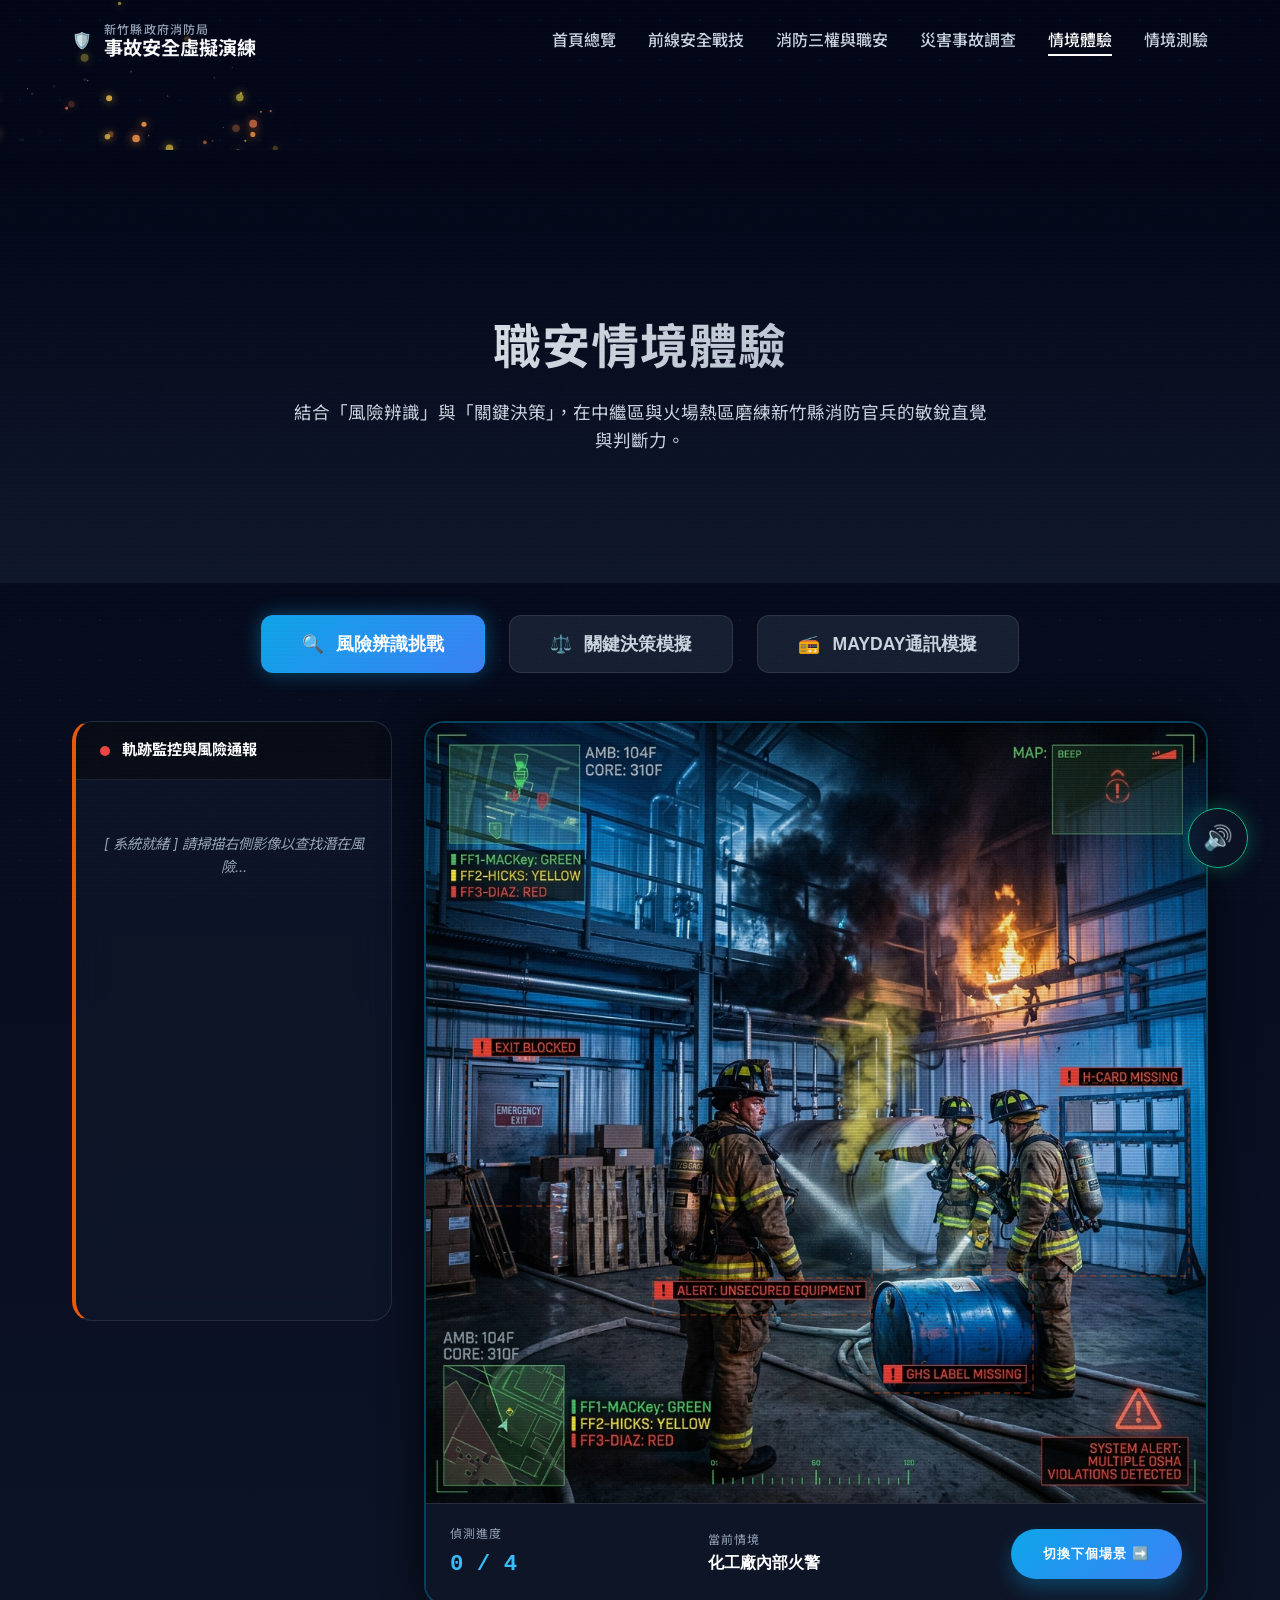
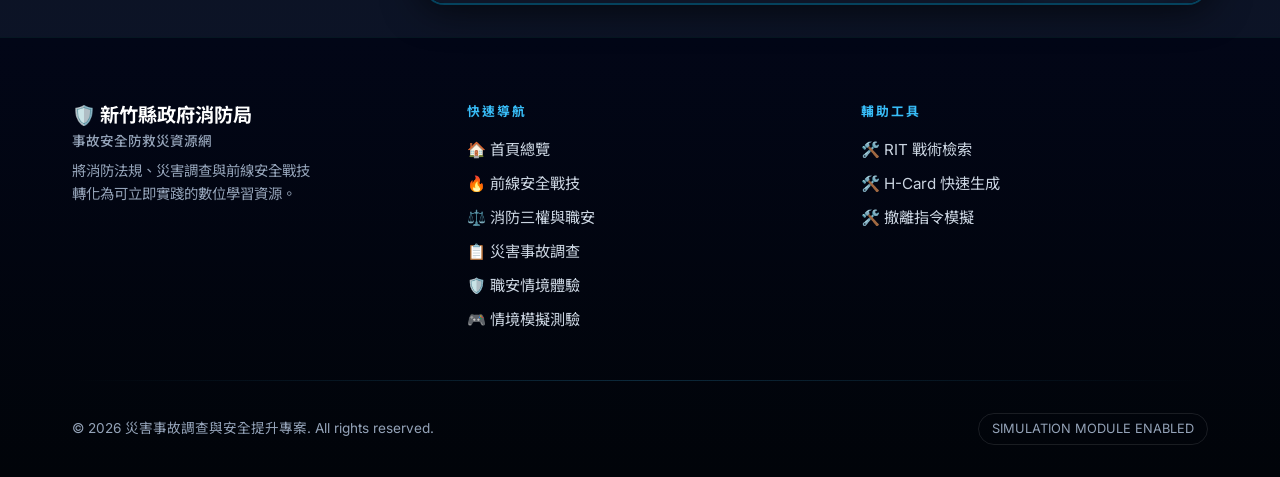
==== commit f5b8adfb: "Phase 2: Visual & UX Optimization, Tactical Audio, Progress Tracking, and RIT/ISO Manual Integration" ====
--- a/experience.html
+++ b/experience.html
@@ -18,8 +18,9 @@
     </style>
 </head>
 <body class="dark-bg">
-    <!-- 數位噪點疊加層 -->
+    <!-- 數位噪點與 CRT 疊加層 -->
     <div class="noise-overlay"></div>
+    <div class="crt-overlay" style="position:fixed; inset:0; background: linear-gradient(rgba(18, 16, 16, 0) 50%, rgba(0, 0, 0, 0.1) 50%), linear-gradient(90deg, rgba(255,0,0,0.03), rgba(0,255,0,0.01), rgba(0,0,255,0.03)); background-size: 100% 4px, 3px 100%; pointer-events:none; z-index:10001; opacity:0.1;"></div>
     <canvas id="embers-exp"></canvas>
     
     <nav class="navbar scrolled">
@@ -62,6 +63,9 @@
                 <button class="mode-btn" onclick="switchMode('decision')">
                     <span>⚖️</span> 關鍵決策模擬
                 </button>
+                <button class="mode-btn" onclick="switchMode('radio')">
+                    <span>📻</span> MAYDAY通訊模擬
+                </button>
             </div>
 
             <!-- Hazard Spotter Mode -->
@@ -121,6 +125,9 @@
                         </div>
 
                         <div class="scenario-display">
+                            <div class="timer-container" id="decision-timer" style="height: 6px; background: rgba(255,255,255,0.1); border-radius: 4px; margin-bottom: 1rem; overflow: hidden; display: none;">
+                                <div class="timer-bar" id="decision-time-bar" style="height: 100%; width: 100%; background: #10b981; transition: width 0.1s linear, background 0.3s;"></div>
+                            </div>
                             <div id="decision-text" class="typewriter-text">
                                 [ 指令傳輸中... ]
                             </div>
@@ -142,6 +149,43 @@
                     </div>
 
                     <div id="eva-alarm" class="eva-alarm">EVACUATE! EVACUATE!</div>
+                </div>
+            </div>
+
+            <!-- Radio Comm Mode -->
+            <div id="radio-view" class="game-module" style="display: none;">
+                <div class="decision-panel">
+                    <div class="decision-visual" style="display:flex; justify-content:center; align-items:center; background:#000; border:2px solid #0ea5e9; position:relative; overflow:hidden;">
+                        <img src="images/rit_radio_taiwan.png" id="radio-img" alt="Radio Standby" style="position:absolute; width:100%; height:100%; object-fit:cover; opacity:0.6; z-index:0;">
+                        <h2 style="color:#0ea5e9; text-align:center; background:rgba(0,0,0,0.7); padding:1rem; border-radius:12px; z-index:1; animation:pulseBorder 1.5s infinite alternate;">[通訊頻道 4 <br>MAYDAY 專線]</h2>
+                    </div>
+                    <div class="decision-content">
+                        <div class="scenario-display">
+                            <p id="radio-instruction" style="color:#ef4444; font-weight:700; margin-bottom:1rem;">⚠️ 請準備宣告 MAYDAY！</p>
+                            <div class="timer-container" id="radio-timer" style="height: 6px; background: rgba(255,255,255,0.1); border-radius: 4px; margin-bottom: 1rem; overflow: hidden; display: none;">
+                                <div class="timer-bar" id="radio-time-bar" style="height: 100%; width: 100%; background: #10b981; transition: width 0.1s linear, background 0.3s;"></div>
+                            </div>
+                            <div id="radio-scenario" style="color:#cbd5e1; font-size:1.1rem; line-height:1.6; margin-bottom:1.5rem;">
+                                <!-- scenario filled by js -->
+                            </div>
+                            <div id="radio-answer-box" style="background:rgba(0,0,0,0.5); min-height:100px; border:2px dashed rgba(255,255,255,0.2); border-radius:8px; padding:1rem; display:flex; flex-direction:column; gap:0.5rem; margin-bottom:1rem; display: none;">
+                                <!-- Answers will be dropped here -->
+                                <span style="color:rgba(255,255,255,0.3); text-align:center; font-style:italic;" id="radio-placeholder">依序點擊下方選項組合通報... (點擊已選項目可退回)</span>
+                            </div>
+                        </div>
+                        <div id="radio-options" class="decision-options" style="display:grid; grid-template-columns:1fr; gap:0.5rem;">
+                            <!-- options filled by js -->
+                        </div>
+                        <button id="radio-submit" style="margin-top:1rem; background:#10b981; color:#fff; border:none; padding:1rem; width:100%; border-radius:8px; font-weight:bold; cursor:pointer; display:none;" onclick="checkRadioAnswer()">發送通報 (TRANSMIT)</button>
+                    </div>
+
+                    <div id="radio-result-overlay" class="result-overlay">
+                        <h2 id="radio-result-title" class="result-title"></h2>
+                        <p id="radio-result-desc" class="result-desc"></p>
+                        <button class="mode-btn" onclick="nextRadioMission()">
+                            <span>➡️</span> 進入下一題 / 重新練習
+                        </button>
+                    </div>
                 </div>
             </div>
 
@@ -186,6 +230,8 @@
     </footer>
 
     <script src="js/app.js"></script>
+    <script src="js/tactical_audio.js"></script>
+    <script src="js/progress_tracker.js"></script>
     <script src="js/effects.js"></script>
     <script src="js/experience.js"></script>
     <script>
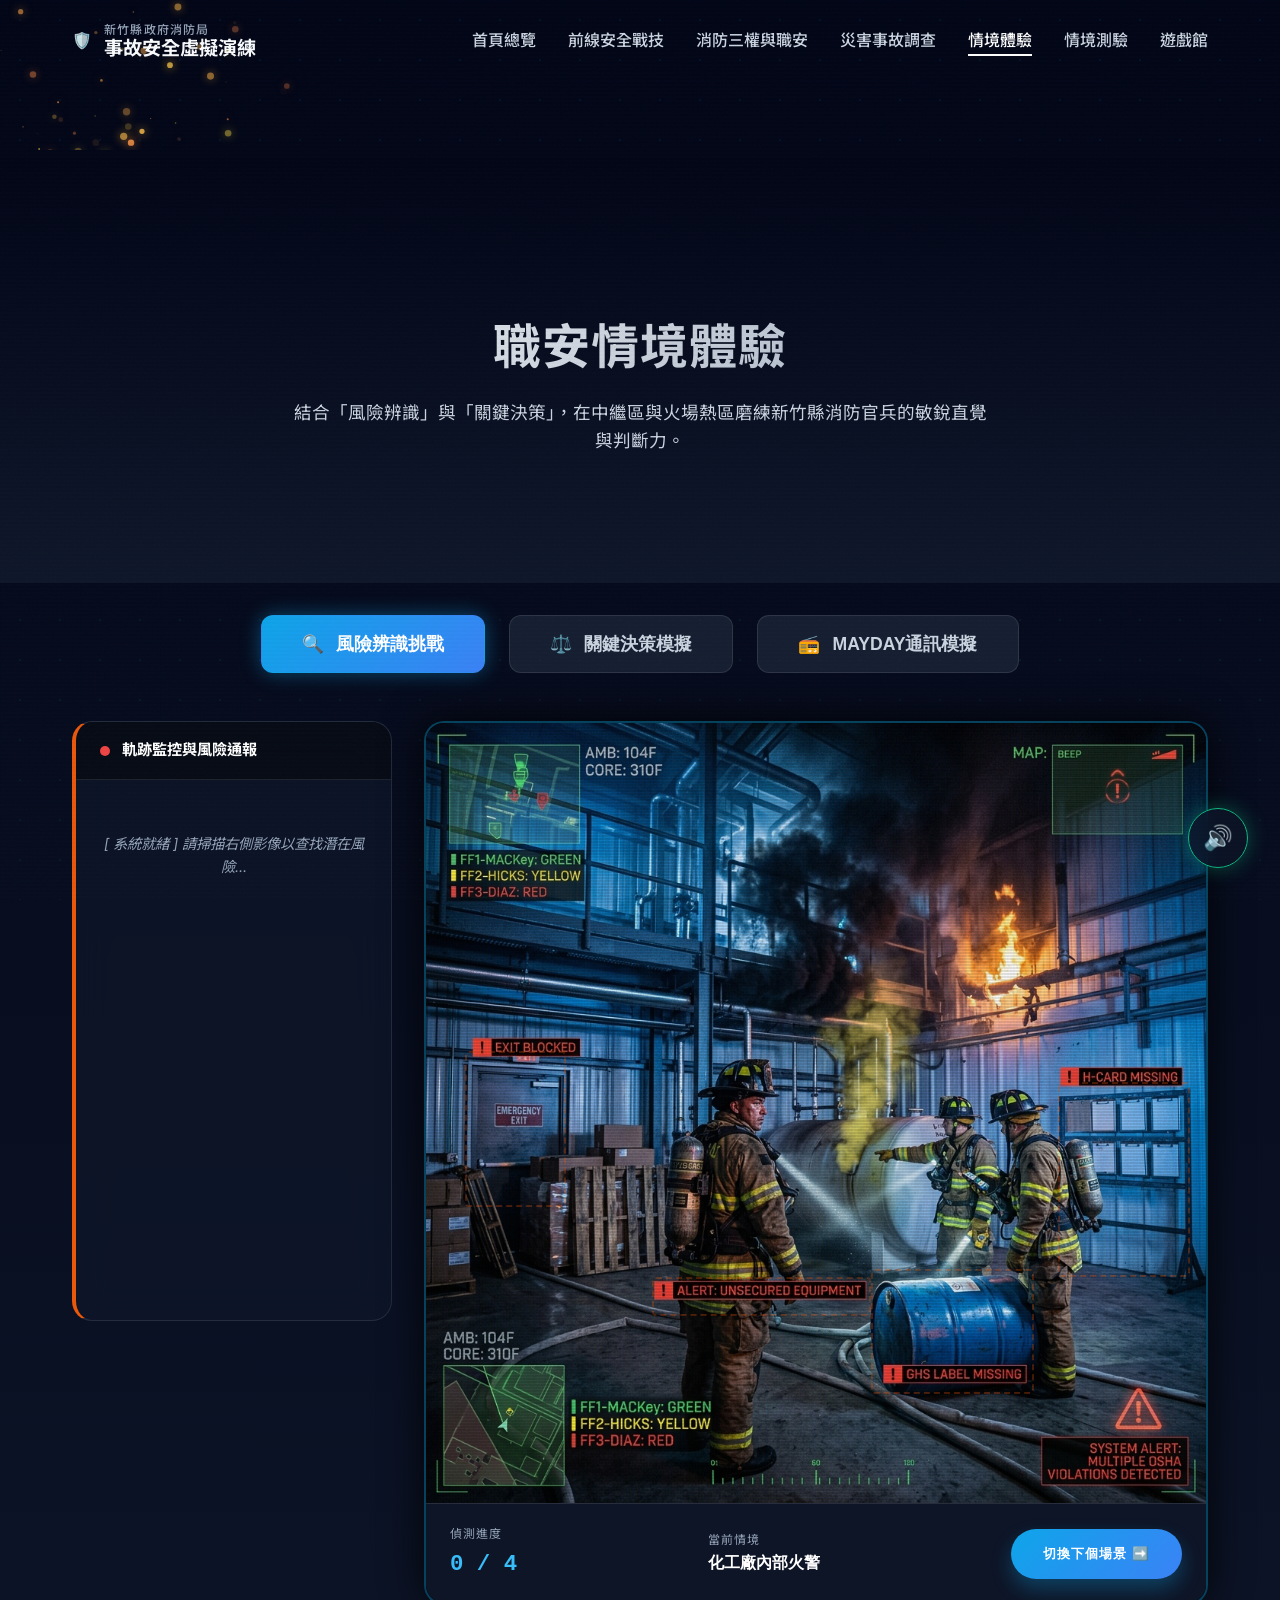
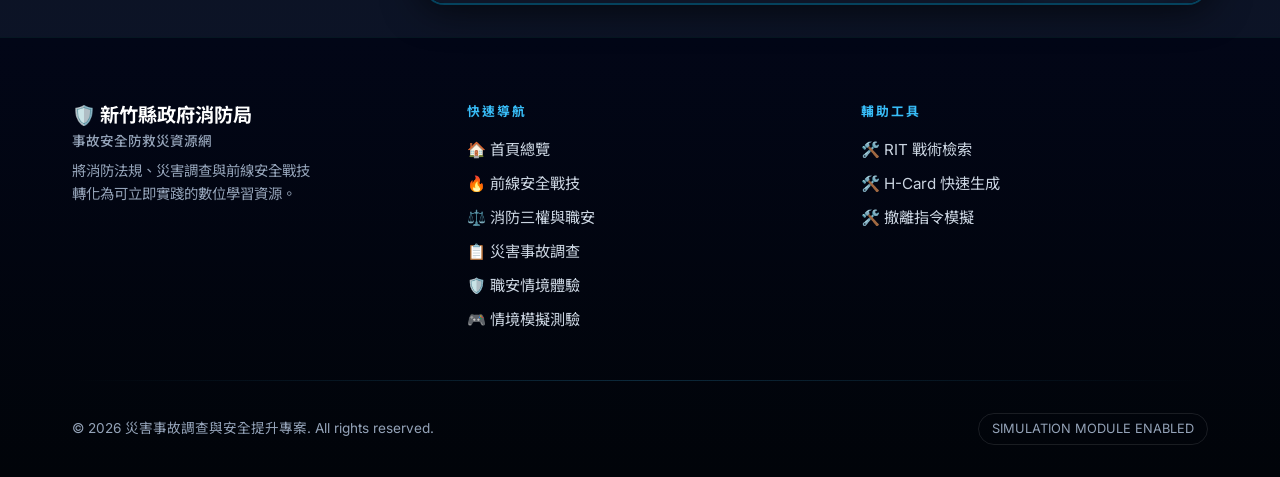
==== commit ff095d1f: "feat(UI): add Tactical Game Center and update global navigation" ====
--- a/experience.html
+++ b/experience.html
@@ -39,6 +39,7 @@
                 <li><a href="investigation.html">災害事故調查</a></li>
                 <li><a href="experience.html" style="color:white; border-bottom:2px solid; padding-bottom:0.2rem">情境體驗</a></li>
                 <li><a href="quiz.html">情境測驗</a></li>
+                <li><a href="games.html">遊戲館</a></li>
             </ul>
             <button class="navbar-toggler" id="mobile-menu-btn">
                 <span></span><span></span><span></span>
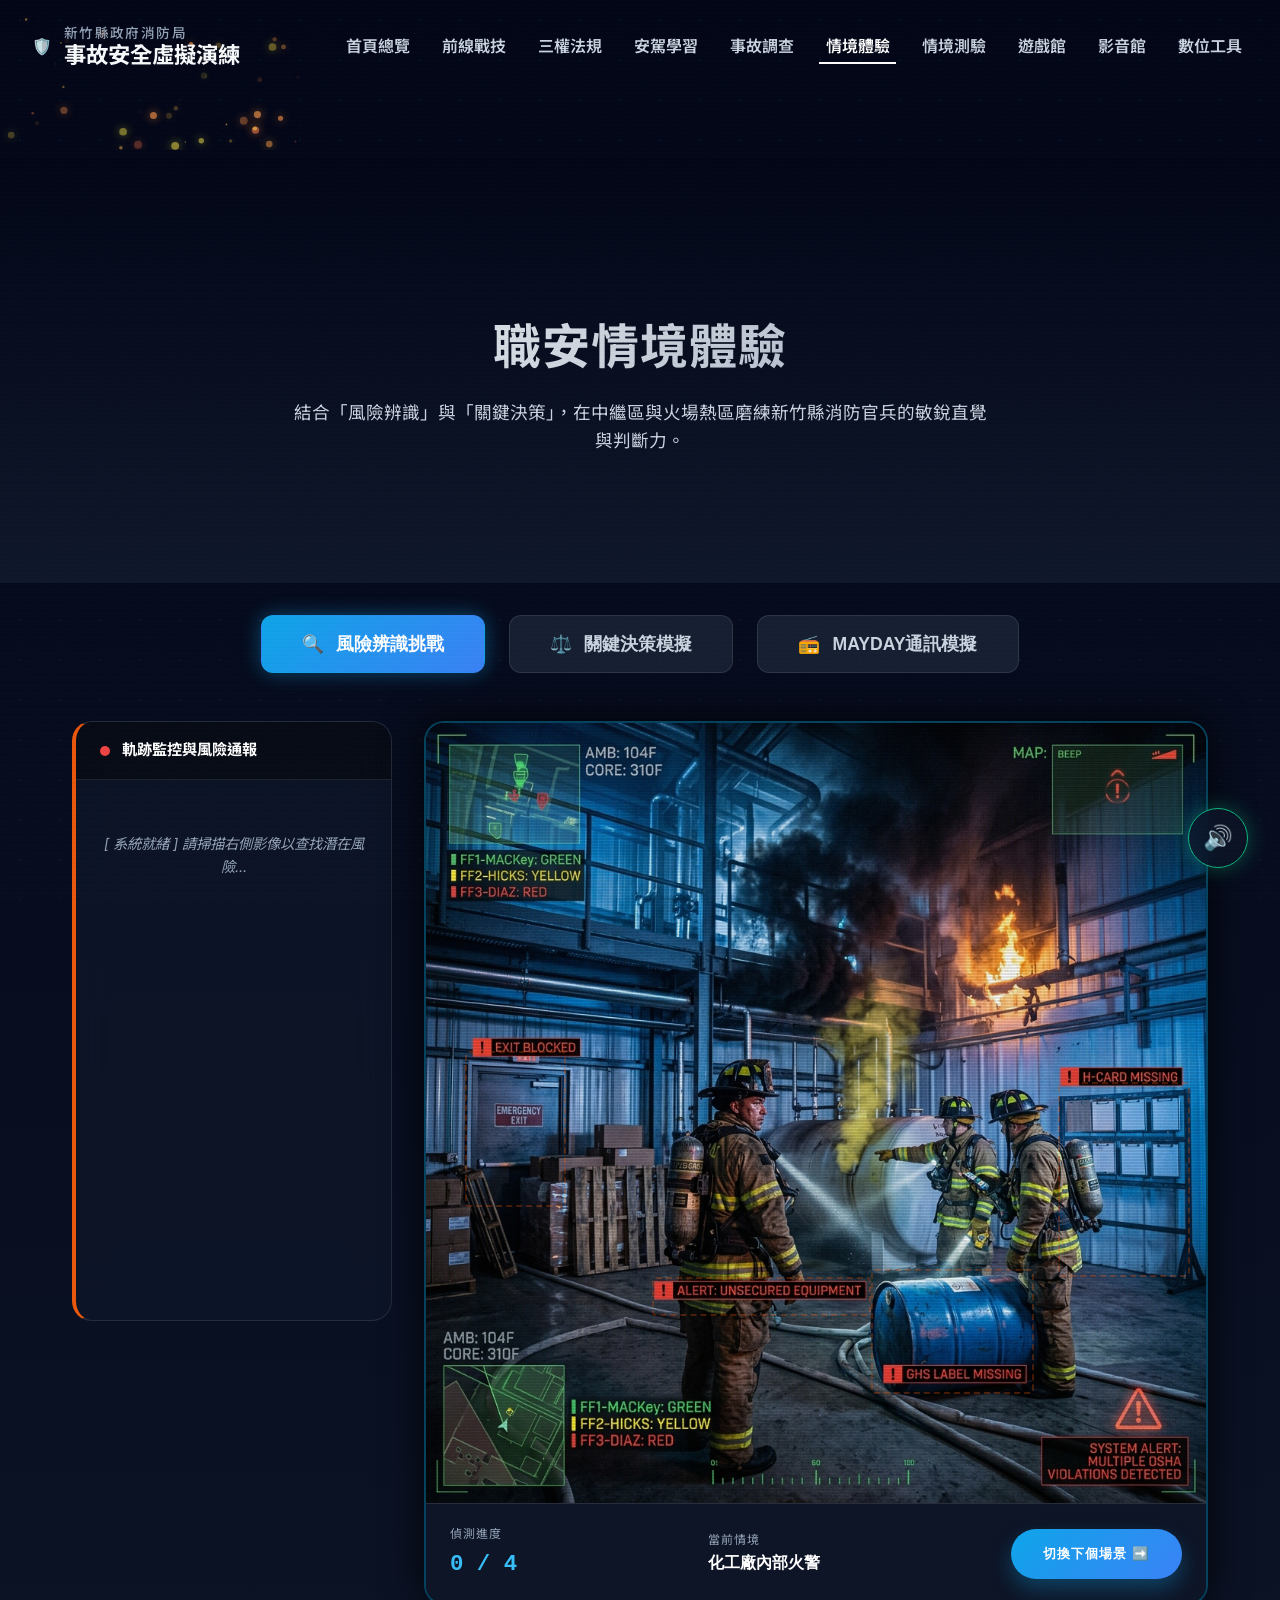
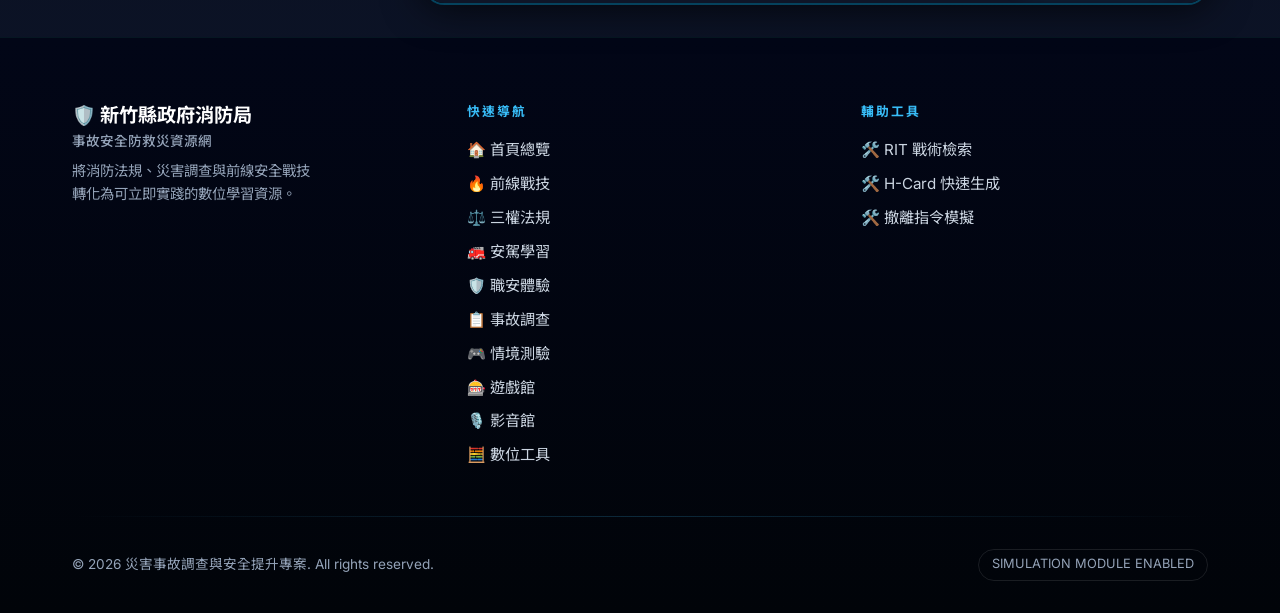
==== commit 48b202dd: "Update Media Library, Digital Tools and Enhance Navigation UI" ====
--- a/experience.html
+++ b/experience.html
@@ -34,12 +34,15 @@
             </div>
             <ul class="nav-links">
                 <li><a href="index.html">首頁總覽</a></li>
-                <li><a href="training.html">前線安全戰技</a></li>
-                <li><a href="rights.html">消防三權與職安</a></li>
-                <li><a href="investigation.html">災害事故調查</a></li>
+                <li><a href="training.html">前線戰技</a></li>
+                <li><a href="rights.html">三權法規</a></li>
+                <li><a href="https://emss580068401.github.io/defensive-driving-training/" target="_blank">安駕學習</a></li>
+                <li><a href="investigation.html">事故調查</a></li>
                 <li><a href="experience.html" style="color:white; border-bottom:2px solid; padding-bottom:0.2rem">情境體驗</a></li>
                 <li><a href="quiz.html">情境測驗</a></li>
                 <li><a href="games.html">遊戲館</a></li>
+                <li><a href="media.html">影音館</a></li>
+                <li><a href="tools.html">數位工具</a></li>
             </ul>
             <button class="navbar-toggler" id="mobile-menu-btn">
                 <span></span><span></span><span></span>
@@ -206,11 +209,15 @@
                     <p class="footer-nav-title">快速導航</p>
                     <ul class="footer-nav-links">
                         <li><a href="index.html">🏠 首頁總覽</a></li>
-                        <li><a href="training.html">🔥 前線安全戰技</a></li>
-                        <li><a href="rights.html">⚖️ 消防三權與職安</a></li>
-                        <li><a href="investigation.html">📋 災害事故調查</a></li>
-                        <li><a href="experience.html">🛡️ 職安情境體驗</a></li>
-                        <li><a href="quiz.html">🎮 情境模擬測驗</a></li>
+                        <li><a href="training.html">🔥 前線戰技</a></li>
+                        <li><a href="rights.html">⚖️ 三權法規</a></li>
+                        <li><a href="https://emss580068401.github.io/defensive-driving-training/" target="_blank">🚒 安駕學習</a></li>
+                        <li><a href="experience.html">🛡️ 職安體驗</a></li>
+                        <li><a href="investigation.html">📋 事故調查</a></li>
+                        <li><a href="quiz.html">🎮 情境測驗</a></li>
+                        <li><a href="games.html">🎰 遊戲館</a></li>
+                        <li><a href="media.html">🎙️ 影音館</a></li>
+                        <li><a href="tools.html">🧮 數位工具</a></li>
                     </ul>
                 </div>
                 <div>
--- a/css/style.css
+++ b/css/style.css
@@ -185,7 +185,7 @@
 }
 
 .nav-container {
-    max-width: 1200px;
+    max-width: 1400px; /* Increased to 1400px for 10 menu items */
     margin: 0 auto;
     padding: 0 2rem;
     display: flex;
@@ -207,7 +207,7 @@
 }
 
 .logo-brand {
-    font-size: 0.75rem;
+    font-size: 0.85rem; /* Increased from 0.75rem */
     font-weight: 500;
     color: var(--text-muted);
     letter-spacing: 0.1em;
@@ -216,7 +216,7 @@
 }
 
 .logo-main {
-    font-size: 1.2rem;
+    font-size: 1.4rem; /* Increased from 1.2rem */
     line-height: 1;
     color: var(--text-primary);
 }
@@ -224,15 +224,18 @@
 .nav-links {
     list-style: none;
     display: flex;
-    gap: 2rem;
+    gap: 1.2rem; /* Increased from 0.8rem for better desktop spacing */
 }
 
 .nav-links li a {
     color: var(--text-secondary);
-    font-weight: 500;
+    font-size: 1rem; /* Increased from 0.82rem */
+    font-weight: 600;
     transition: var(--transition-fast);
     position: relative;
-    padding-bottom: 0.25rem;
+    padding: 0.6rem 0.4rem; /* Added padding to increase click area */
+    white-space: nowrap;
+    display: block;
 }
 
 .nav-links li a::after {
@@ -1586,6 +1589,13 @@
 .card-rights      { background-image: url('../images/bg_rights.png'); }
 .card-investigation { background-image: url('../images/forensic_map.png'); }
 .card-quiz        { background-image: url('../images/mayday_bg.png'); }
+.card-driving     { background-image: url('../images/defensive_driving.png'); }
+.card-media       { background-image: url('tactical_media_center_1774922271235.png'); }
+.card-tools       { background: linear-gradient(135deg, #064e3b 0%, #020617 100%), 
+                    radial-gradient(circle at center, var(--accent-blue) 0%, transparent 70%); }
+.card-media       { background-image: url('tactical_media_center_1774922271235.png'); }
+.card-tools       { background: linear-gradient(135deg, #064e3b 0%, #020617 100%), 
+                    radial-gradient(circle at center, var(--accent-blue) 0%, transparent 70%); }
 
 /* 科技發光特效 */
 .glow-border {
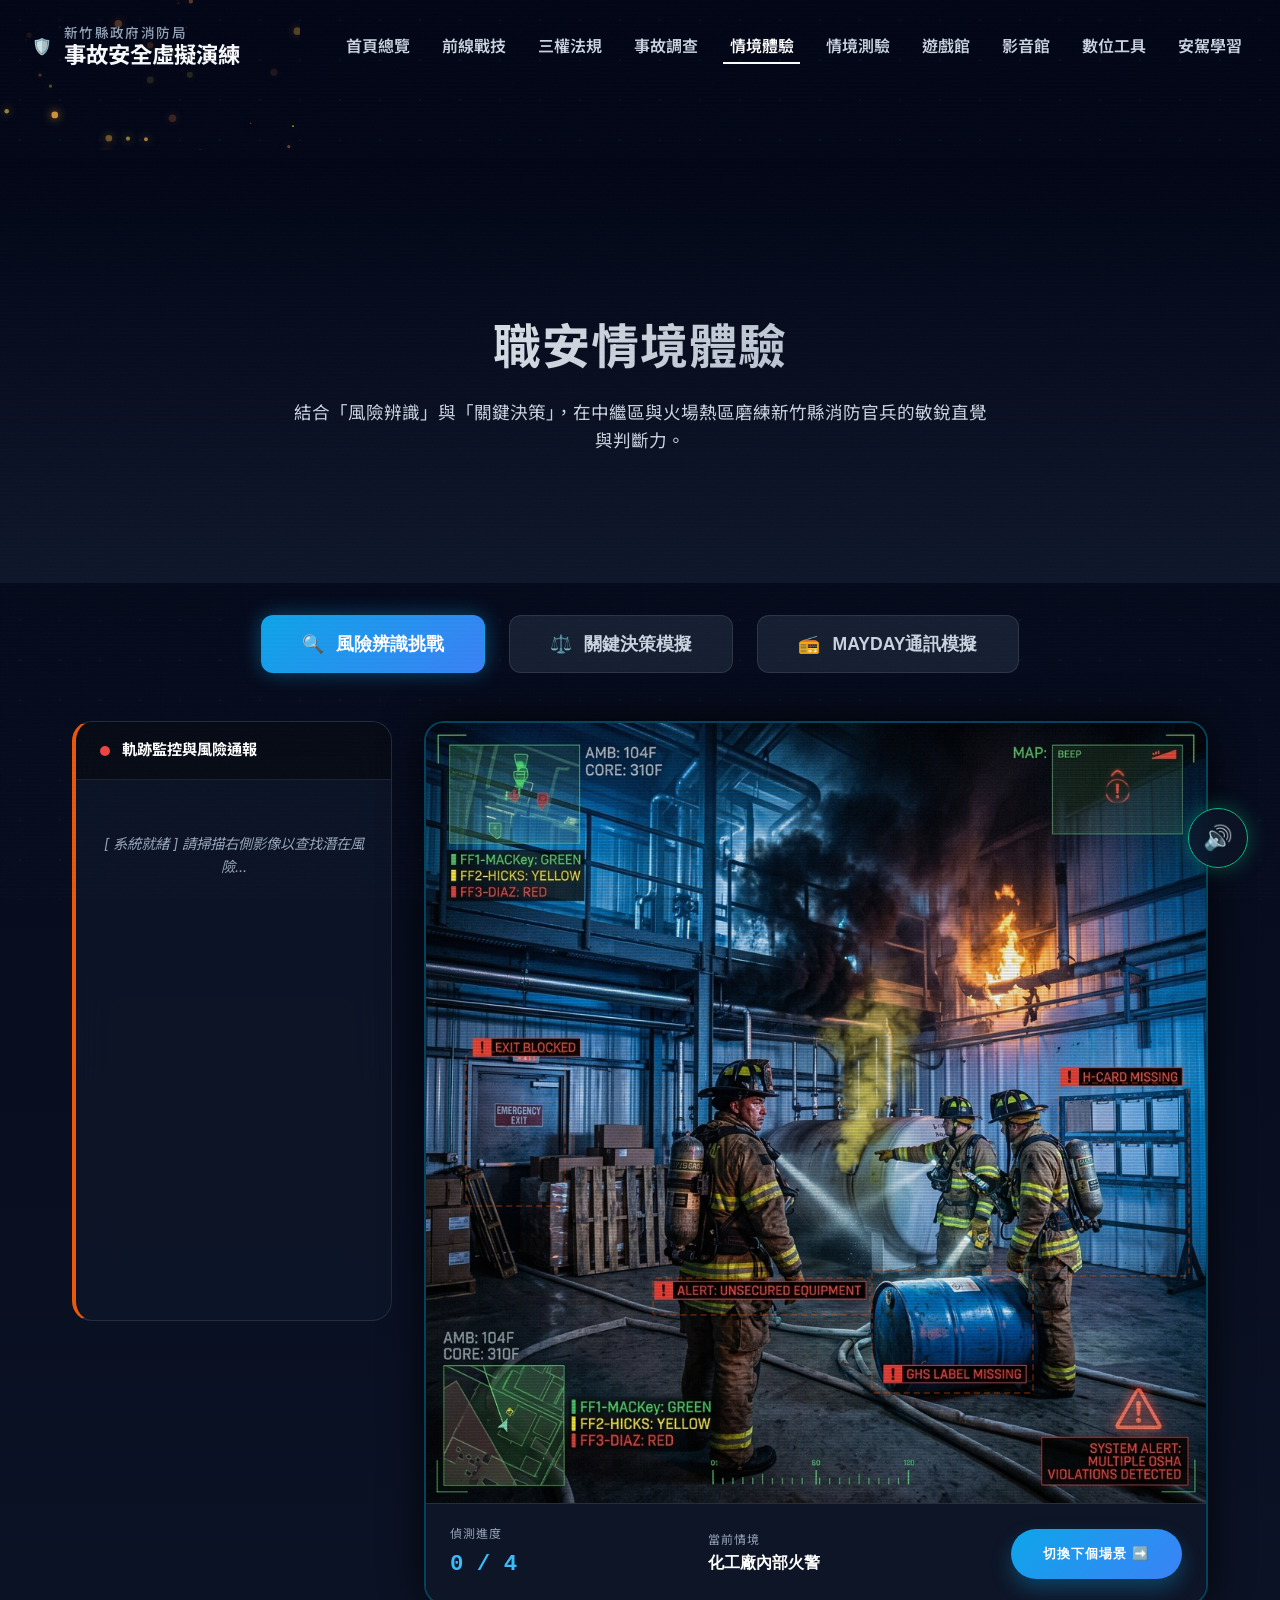
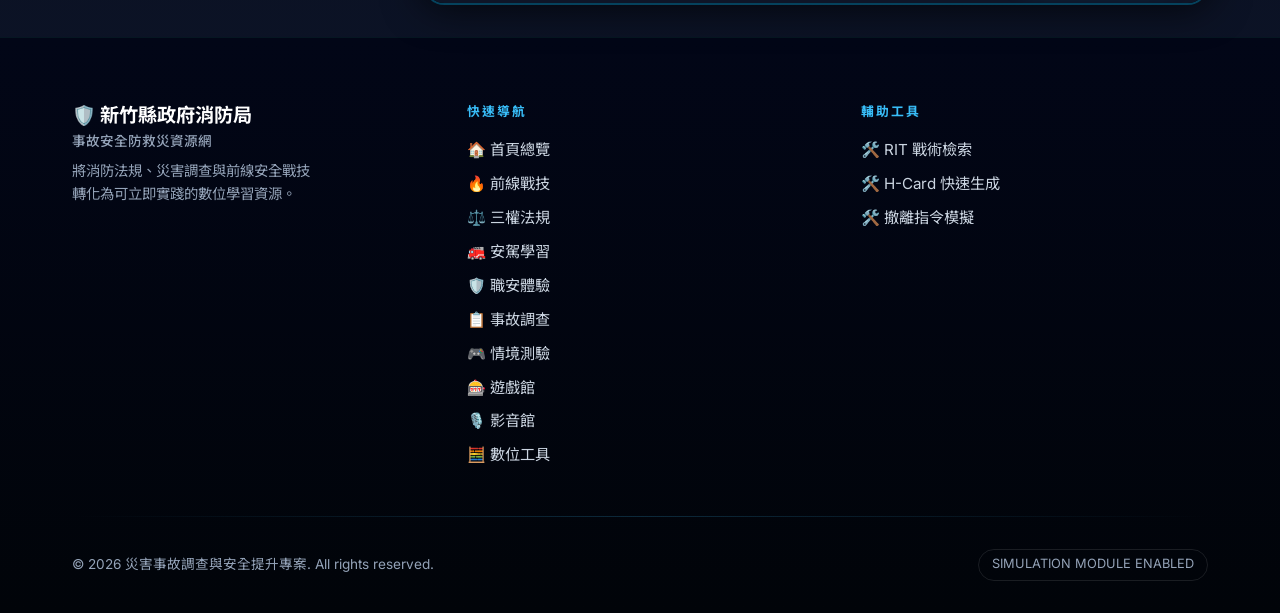
==== commit 6e4d17aa: "Standardize navigation sequence and restore portal background images" ====
--- a/experience.html
+++ b/experience.html
@@ -36,13 +36,13 @@
                 <li><a href="index.html">首頁總覽</a></li>
                 <li><a href="training.html">前線戰技</a></li>
                 <li><a href="rights.html">三權法規</a></li>
-                <li><a href="https://emss580068401.github.io/defensive-driving-training/" target="_blank">安駕學習</a></li>
                 <li><a href="investigation.html">事故調查</a></li>
                 <li><a href="experience.html" style="color:white; border-bottom:2px solid; padding-bottom:0.2rem">情境體驗</a></li>
                 <li><a href="quiz.html">情境測驗</a></li>
                 <li><a href="games.html">遊戲館</a></li>
                 <li><a href="media.html">影音館</a></li>
                 <li><a href="tools.html">數位工具</a></li>
+                <li><a href="https://emss580068401.github.io/defensive-driving-training/" target="_blank">安駕學習</a></li>
             </ul>
             <button class="navbar-toggler" id="mobile-menu-btn">
                 <span></span><span></span><span></span>
--- a/css/style.css
+++ b/css/style.css
@@ -1585,17 +1585,15 @@
 }
 
 /* 各卡片專屬背景圖 (使用現有資產) */
-.card-training    { background-image: url('../images/bg_training.png'); }
-.card-rights      { background-image: url('../images/bg_rights.png'); }
+.card-training      { background-image: url('../images/bg_training.png'); }
+.card-rights        { background-image: url('../images/bg_rights.png'); }
 .card-investigation { background-image: url('../images/forensic_map.png'); }
-.card-quiz        { background-image: url('../images/mayday_bg.png'); }
-.card-driving     { background-image: url('../images/defensive_driving.png'); }
-.card-media       { background-image: url('tactical_media_center_1774922271235.png'); }
-.card-tools       { background: linear-gradient(135deg, #064e3b 0%, #020617 100%), 
-                    radial-gradient(circle at center, var(--accent-blue) 0%, transparent 70%); }
-.card-media       { background-image: url('tactical_media_center_1774922271235.png'); }
-.card-tools       { background: linear-gradient(135deg, #064e3b 0%, #020617 100%), 
-                    radial-gradient(circle at center, var(--accent-blue) 0%, transparent 70%); }
+.card-experience    { background-image: url('../images/rpg_memoir_teaser.png'); }
+.card-quiz          { background-image: url('../images/mayday_bg.png'); }
+.card-games         { background-image: url('../images/three_kingdoms_fire_teaser.png'); }
+.card-media         { background-image: url('../images/fire_safety_hud.png'); }
+.card-tools         { background-image: url('../images/tactical_brain_hud.png'); }
+.card-driving       { background-image: url('../images/defensive_driving.png'); }
 
 /* 科技發光特效 */
 .glow-border {
@@ -1644,3 +1642,96 @@
     from { transform: rotate(0deg); }
     to { transform: rotate(360deg); }
 }
+
+/* =========================================================================
+   新增：Podcast 專用樣式
+   ========================================================================= */
+.podcast-grid {
+    display: grid;
+    grid-template-columns: repeat(auto-fit, minmax(350px, 1fr));
+    gap: 2rem;
+    margin-top: 3rem;
+    text-align: left;
+}
+
+.podcast-item {
+    background: rgba(15, 23, 42, 0.4);
+    backdrop-filter: blur(12px);
+    border: 1px solid rgba(56, 189, 248, 0.2);
+    border-radius: 24px;
+    padding: 2rem;
+    transition: all 0.4s cubic-bezier(0.175, 0.885, 0.32, 1.275);
+    display: flex;
+    flex-direction: column;
+    height: 100%;
+}
+
+.podcast-item:hover {
+    transform: translateY(-8px);
+    border-color: var(--accent-blue);
+    box-shadow: 0 15px 35px rgba(56, 189, 248, 0.1);
+    background: rgba(15, 23, 42, 0.6);
+}
+
+.podcast-meta {
+    display: flex;
+    align-items: center;
+    gap: 0.75rem;
+    margin-bottom: 1.25rem;
+}
+
+.podcast-tag {
+    font-size: 0.75rem;
+    font-weight: 700;
+    padding: 0.3rem 0.8rem;
+    background: rgba(56, 189, 248, 0.15);
+    color: var(--accent-blue);
+    border-radius: 50px;
+    text-transform: uppercase;
+}
+
+.podcast-duration {
+    font-size: 0.8rem;
+    color: var(--text-muted);
+}
+
+.podcast-title {
+    font-size: 1.35rem;
+    font-weight: 700;
+    color: white;
+    margin-bottom: 1rem;
+    line-height: 1.4;
+}
+
+.podcast-desc {
+    font-size: 0.95rem;
+    color: var(--text-secondary);
+    line-height: 1.6;
+    margin-bottom: 2rem;
+    flex-grow: 1;
+}
+
+.audio-player-container {
+    background: rgba(2, 6, 23, 0.5);
+    border-radius: 16px;
+    padding: 1rem;
+    border: 1px solid rgba(255, 255, 255, 0.05);
+}
+
+.audio-player-container audio {
+    width: 100%;
+    height: 40px;
+    filter: invert(100%) hue-rotate(180deg) brightness(1.5); /* Tactical blue theme for native audio */
+    opacity: 0.8;
+    transition: opacity 0.3s;
+}
+
+.audio-player-container audio:hover {
+    opacity: 1;
+}
+
+@media (max-width: 768px) {
+    .podcast-grid {
+        grid-template-columns: 1fr;
+    }
+}
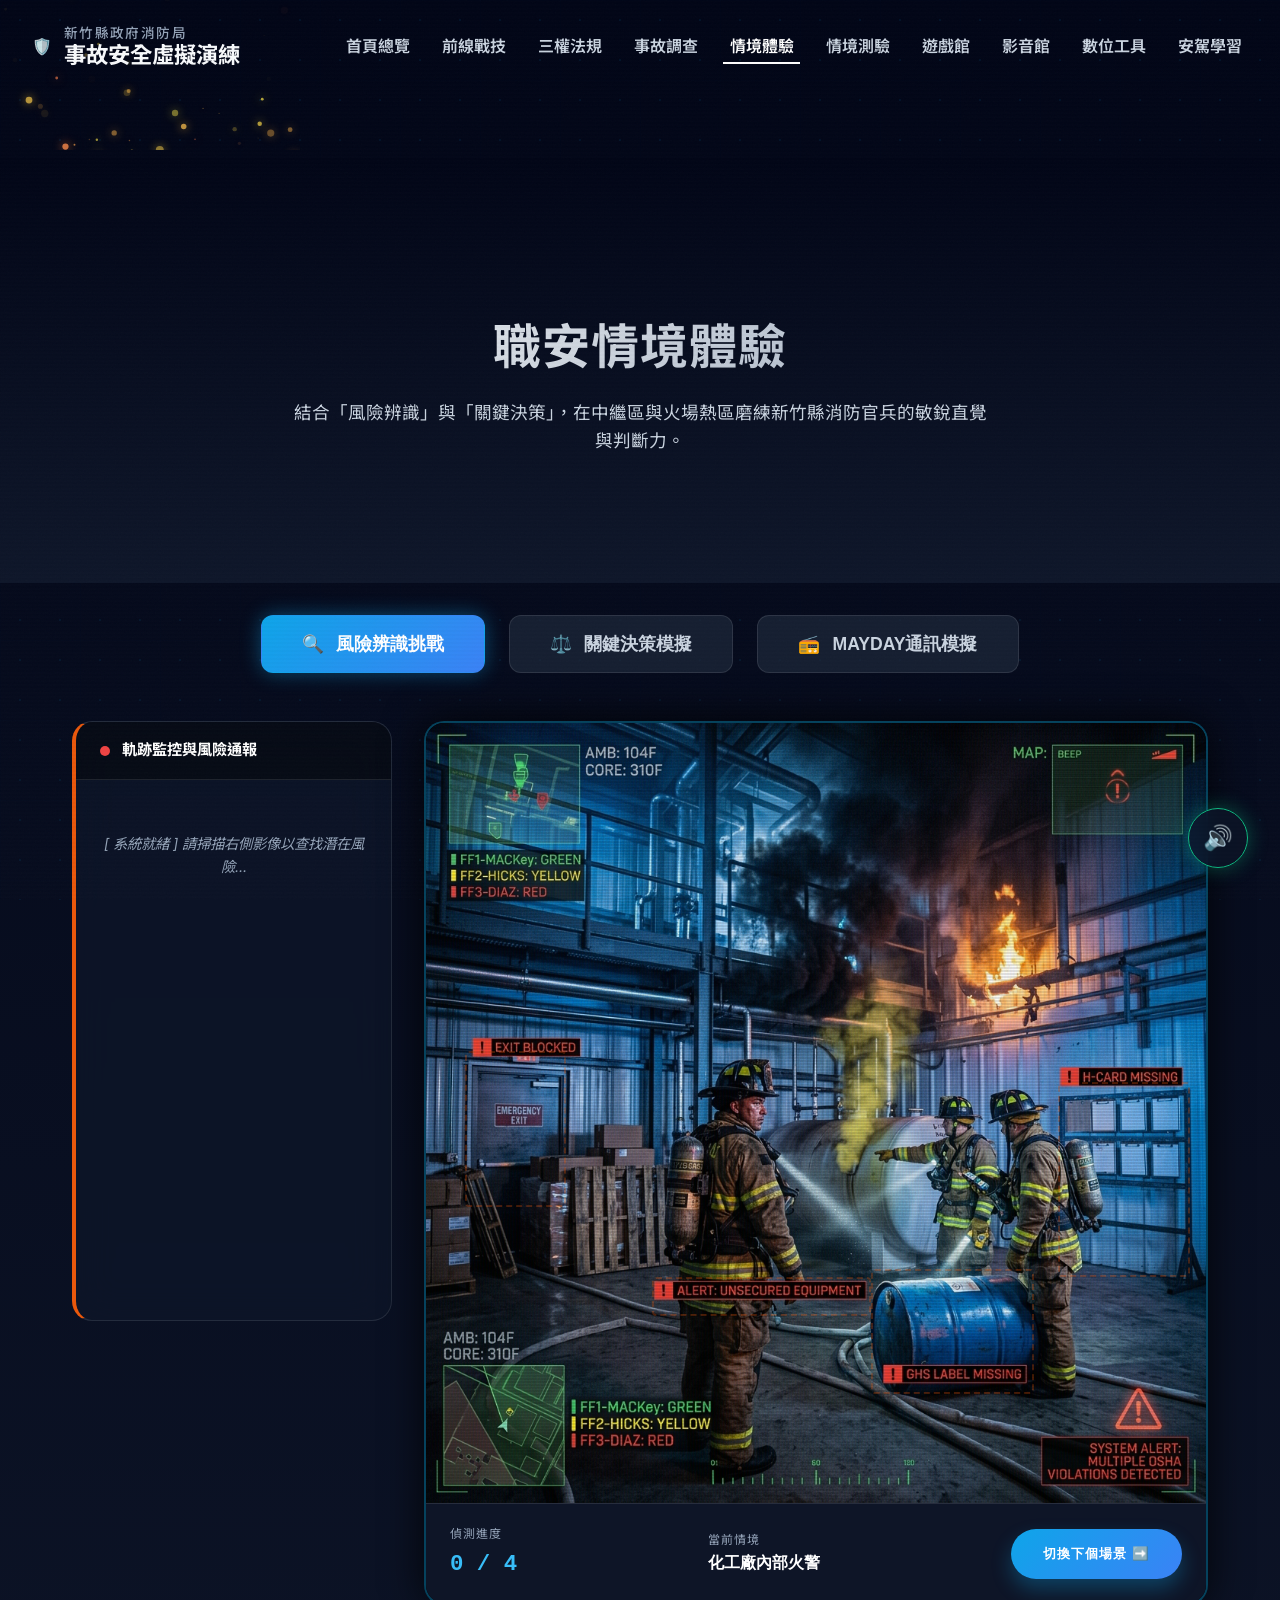
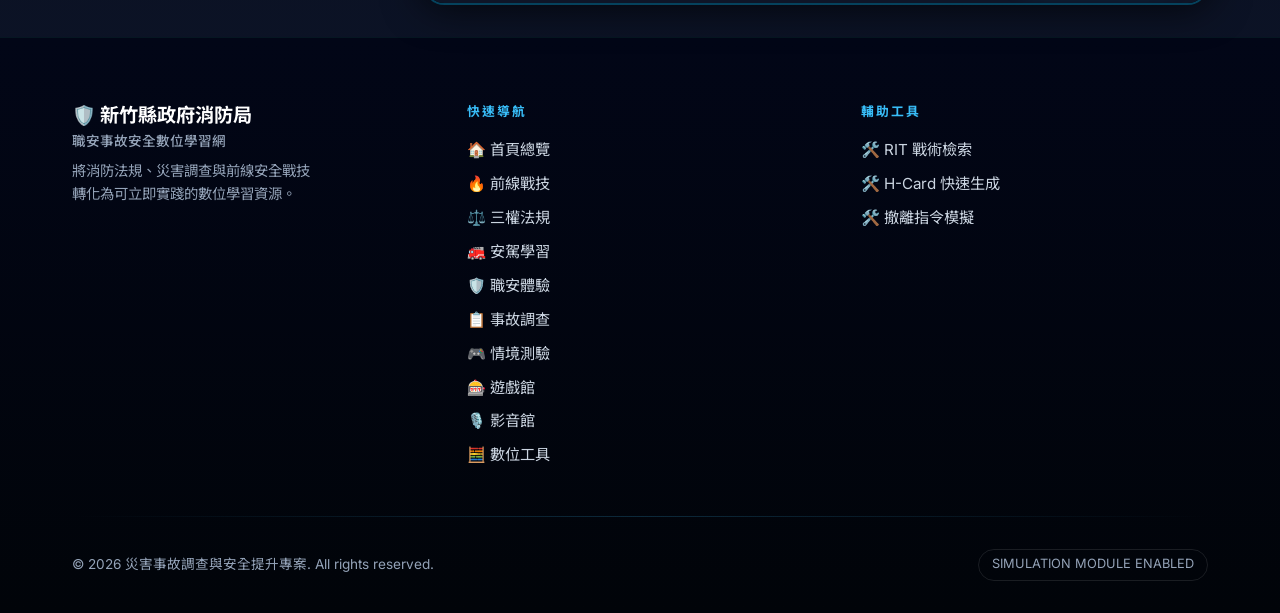
==== commit 5ca5feec: "Branding: 統一全站名稱為『職安事故安全數位學習網』" ====
--- a/experience.html
+++ b/experience.html
@@ -3,7 +3,7 @@
 <head>
     <meta charset="UTF-8">
     <meta name="viewport" content="width=device-width, initial-scale=1.0">
-    <title>情境體驗 | 事故安全資源網</title>
+    <title>情境體驗 | 職安事故安全數位學習網</title>
     <link rel="stylesheet" href="css/style.css">
     <link rel="stylesheet" href="css/experience.css">
     <link rel="preconnect" href="https://fonts.googleapis.com">
@@ -202,7 +202,7 @@
         <div class="container">
             <div class="footer-content">
                 <div>
-                    <div class="footer-logo">🛡️ 新竹縣政府消防局 <small>事故安全防救災資源網</small></div>
+                    <div class="footer-logo">🛡️ 新竹縣政府消防局 <small>職安事故安全數位學習網</small></div>
                     <p class="footer-tagline">將消防法規、災害調查與前線安全戰技<br>轉化為可立即實踐的數位學習資源。</p>
                 </div>
                 <div>
--- a/css/style.css
+++ b/css/style.css
@@ -1588,7 +1588,7 @@
 .card-training      { background-image: url('../images/bg_training.png'); }
 .card-rights        { background-image: url('../images/bg_rights.png'); }
 .card-investigation { background-image: url('../images/forensic_map.png'); }
-.card-experience    { background-image: url('../images/rpg_memoir_teaser.png'); }
+.card-experience    { background-image: url('../images/so_risk.png'); }
 .card-quiz          { background-image: url('../images/mayday_bg.png'); }
 .card-games         { background-image: url('../images/three_kingdoms_fire_teaser.png'); }
 .card-media         { background-image: url('../images/fire_safety_hud.png'); }
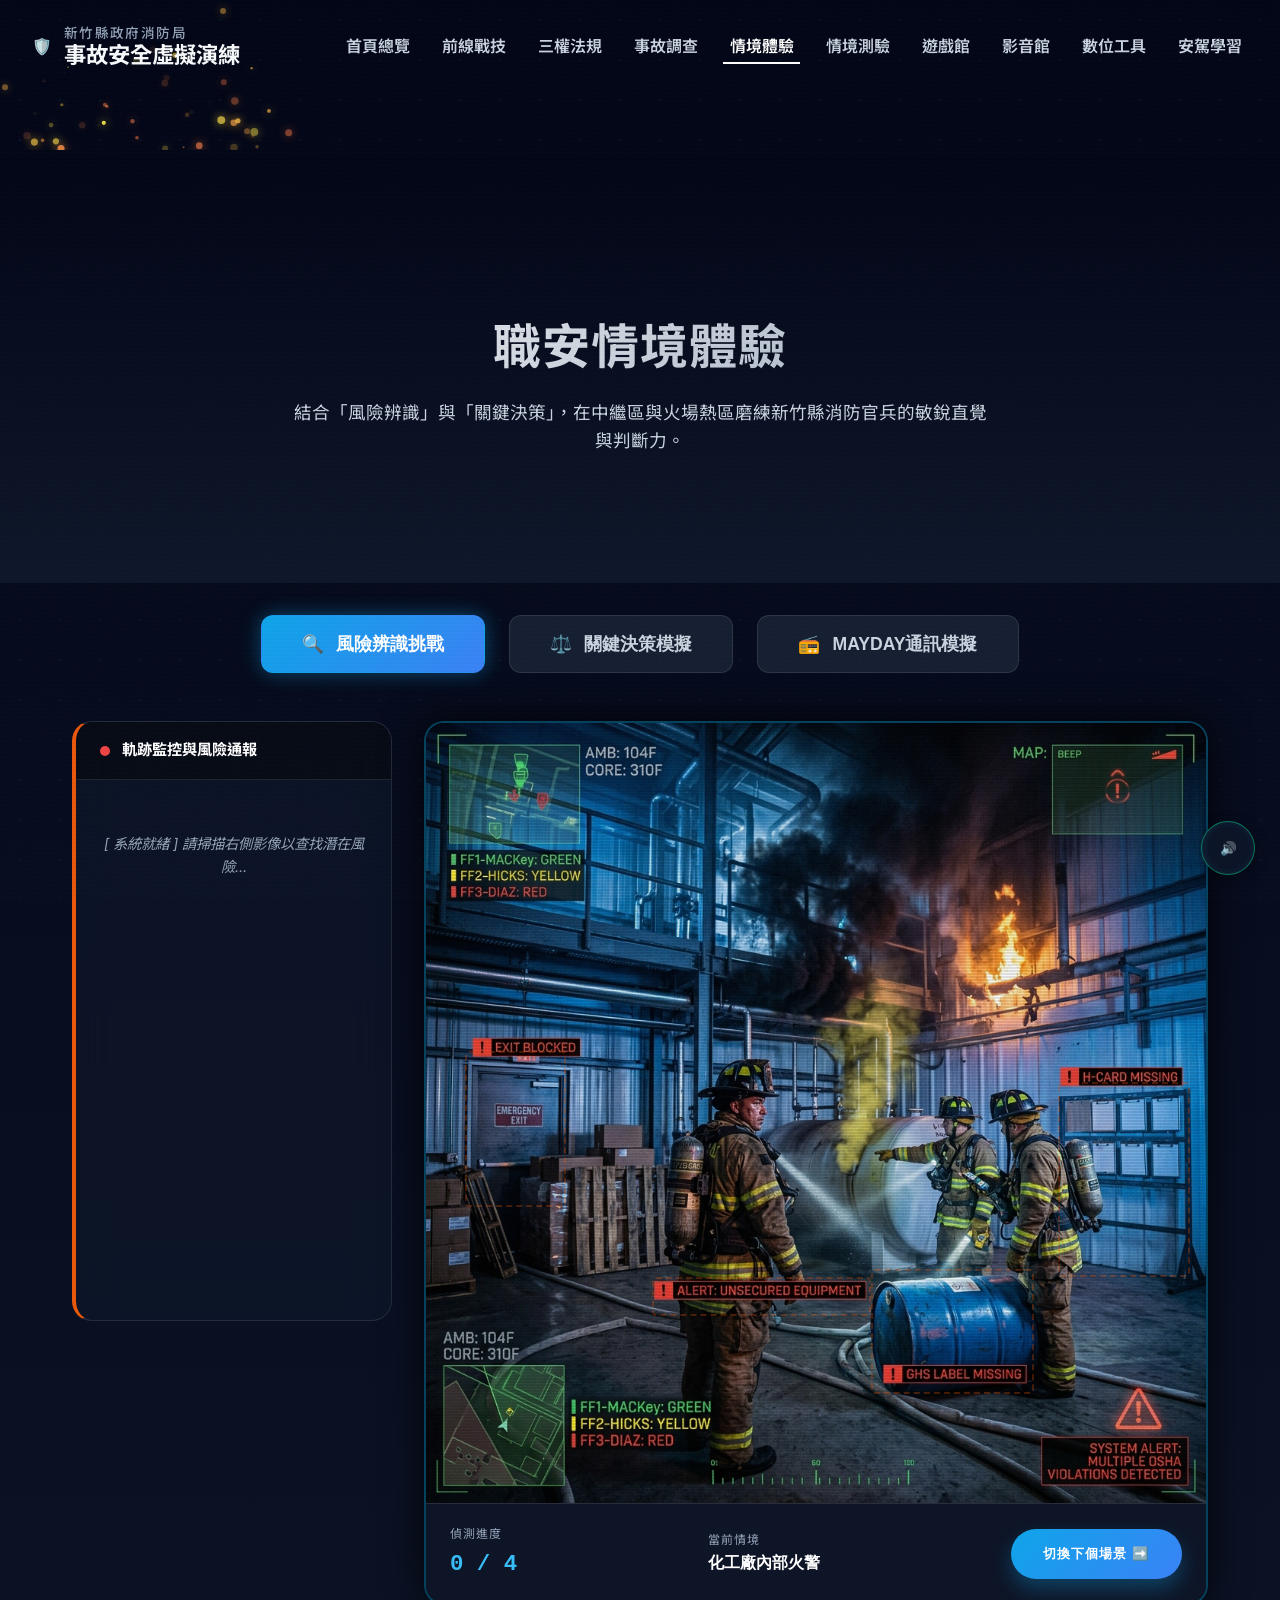
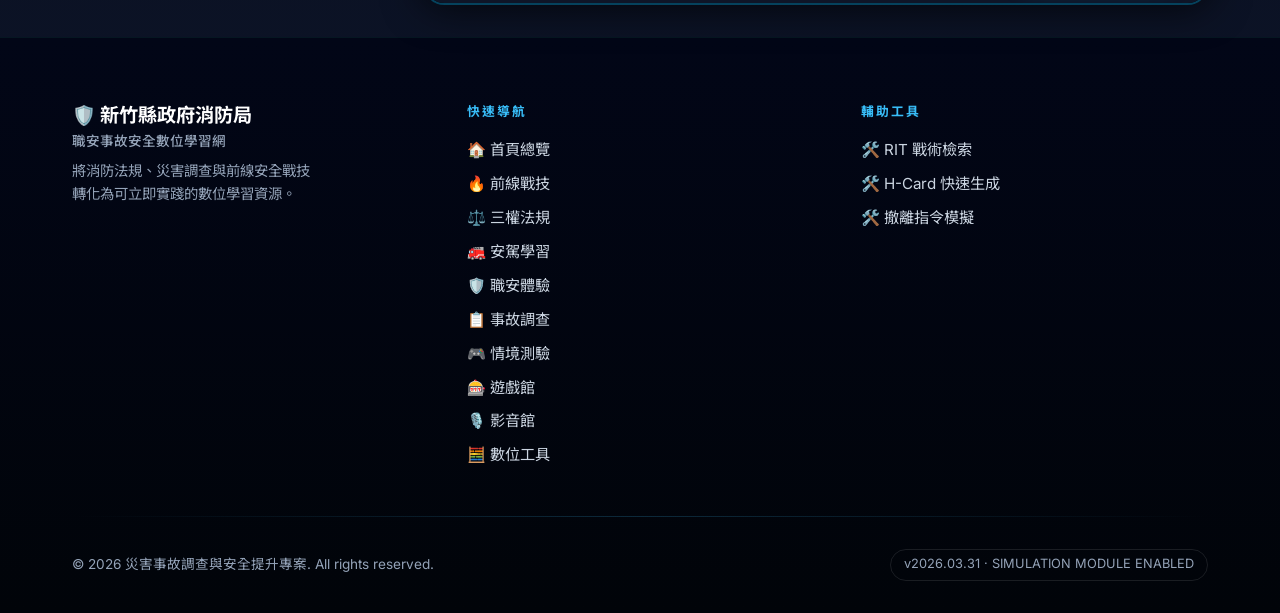
==== commit 46248af2: "chore: update cache-busting version to v2026.03.31 across all portal pages" ====
--- a/experience.html
+++ b/experience.html
@@ -4,8 +4,8 @@
     <meta charset="UTF-8">
     <meta name="viewport" content="width=device-width, initial-scale=1.0">
     <title>情境體驗 | 職安事故安全數位學習網</title>
-    <link rel="stylesheet" href="css/style.css">
-    <link rel="stylesheet" href="css/experience.css">
+    <link rel="stylesheet" href="css/style.css?v=2026.03.31">
+    <link rel="stylesheet" href="css/experience.css?v=2026.03.31">
     <link rel="preconnect" href="https://fonts.googleapis.com">
     <link rel="preconnect" href="https://fonts.gstatic.com" crossorigin>
     <link href="https://fonts.googleapis.com/css2?family=Inter:wght@400;600;700;800&family=Noto+Sans+TC:wght@400;500;700;900&display=swap" rel="stylesheet">
@@ -42,7 +42,7 @@
                 <li><a href="games.html">遊戲館</a></li>
                 <li><a href="media.html">影音館</a></li>
                 <li><a href="tools.html">數位工具</a></li>
-                <li><a href="https://emss580068401.github.io/defensive-driving-training/" target="_blank">安駕學習</a></li>
+                <li><a href="https://emss580068401.github.io/defensive-driving-training/?v=2026.03.31" target="_blank">安駕學習</a></li>
             </ul>
             <button class="navbar-toggler" id="mobile-menu-btn">
                 <span></span><span></span><span></span>
@@ -211,7 +211,7 @@
                         <li><a href="index.html">🏠 首頁總覽</a></li>
                         <li><a href="training.html">🔥 前線戰技</a></li>
                         <li><a href="rights.html">⚖️ 三權法規</a></li>
-                        <li><a href="https://emss580068401.github.io/defensive-driving-training/" target="_blank">🚒 安駕學習</a></li>
+                        <li><a href="https://emss580068401.github.io/defensive-driving-training/?v=2026.03.31" target="_blank">🚒 安駕學習</a></li>
                         <li><a href="experience.html">🛡️ 職安體驗</a></li>
                         <li><a href="investigation.html">📋 事故調查</a></li>
                         <li><a href="quiz.html">🎮 情境測驗</a></li>
@@ -232,16 +232,16 @@
             <div class="footer-divider"></div>
             <div class="footer-bottom">
                 <p class="copyright">© 2026 災害事故調查與安全提升專案. All rights reserved.</p>
-                <span class="footer-badge">SIMULATION MODULE ENABLED</span>
+                <span class="footer-badge">v2026.03.31 · SIMULATION MODULE ENABLED</span>
             </div>
         </div>
     </footer>
 
-    <script src="js/app.js"></script>
-    <script src="js/tactical_audio.js"></script>
-    <script src="js/progress_tracker.js"></script>
-    <script src="js/effects.js"></script>
-    <script src="js/experience.js"></script>
+    <script src="js/app.js?v=2026.03.31"></script>
+    <script src="js/tactical_audio.js?v=2026.03.31"></script>
+    <script src="js/progress_tracker.js?v=2026.03.31"></script>
+    <script src="js/effects.js?v=2026.03.31"></script>
+    <script src="js/experience.js?v=2026.03.31"></script>
     <script>
         initEmbers('embers-exp');
     </script>
--- a/css/style.css
+++ b/css/style.css
@@ -1437,34 +1437,41 @@
 /* Audio Control Button */
 .audio-btn {
     position: fixed;
-    bottom: 2rem;
-    right: 2rem;
-    width: 60px;
-    height: 60px;
+    bottom: 25px;
+    right: 25px;
+    width: 54px;
+    height: 54px;
     border-radius: 50%;
-    background: rgba(15, 23, 42, 0.7);
-    border: 1px solid rgba(56, 189, 248, 0.3);
-    color: white;
-    font-size: 1.5rem;
-    display: flex;
+    background: rgba(15, 23, 42, 0.85);
+    backdrop-filter: blur(8px);
+    border: 1px solid rgba(56, 189, 248, 0.4);
+    color: #38bdf8;
+    display: flex;
+    align-items: center;
     justify-content: center;
-    align-items: center;
     cursor: pointer;
-    z-index: 9999;
-    backdrop-filter: blur(10px);
-    transition: all 0.3s ease;
-    box-shadow: 0 0 20px rgba(0,0,0,0.5);
+    z-index: 200000;
+    transition: all 0.3s cubic-bezier(0.175, 0.885, 0.32, 1.275);
+    box-shadow: 0 4px 15px rgba(0, 0, 0, 0.3), inset 0 0 10px rgba(56, 189, 248, 0.1);
 }
 
 .audio-btn:hover {
-    background: rgba(56, 189, 248, 0.2);
+    transform: scale(1.1) rotate(5deg);
+    background: rgba(56, 189, 248, 0.15);
     border-color: #38bdf8;
-    transform: scale(1.1);
+    box-shadow: 0 0 20px rgba(56, 189, 248, 0.4);
 }
 
 .audio-btn.playing {
-    border-color: #10b981;
-    box-shadow: 0 0 20px rgba(16, 185, 129, 0.4);
+    color: #10b981;
+    border-color: rgba(16, 185, 129, 0.6);
+    animation: pulse-audio 2s infinite;
+}
+
+@keyframes pulse-audio {
+    0% { box-shadow: 0 0 0 0 rgba(56, 189, 248, 0.4); }
+    70% { box-shadow: 0 0 0 15px rgba(56, 189, 248, 0); }
+    100% { box-shadow: 0 0 0 0 rgba(56, 189, 248, 0); }
 }
 
 /* =========================================================================
